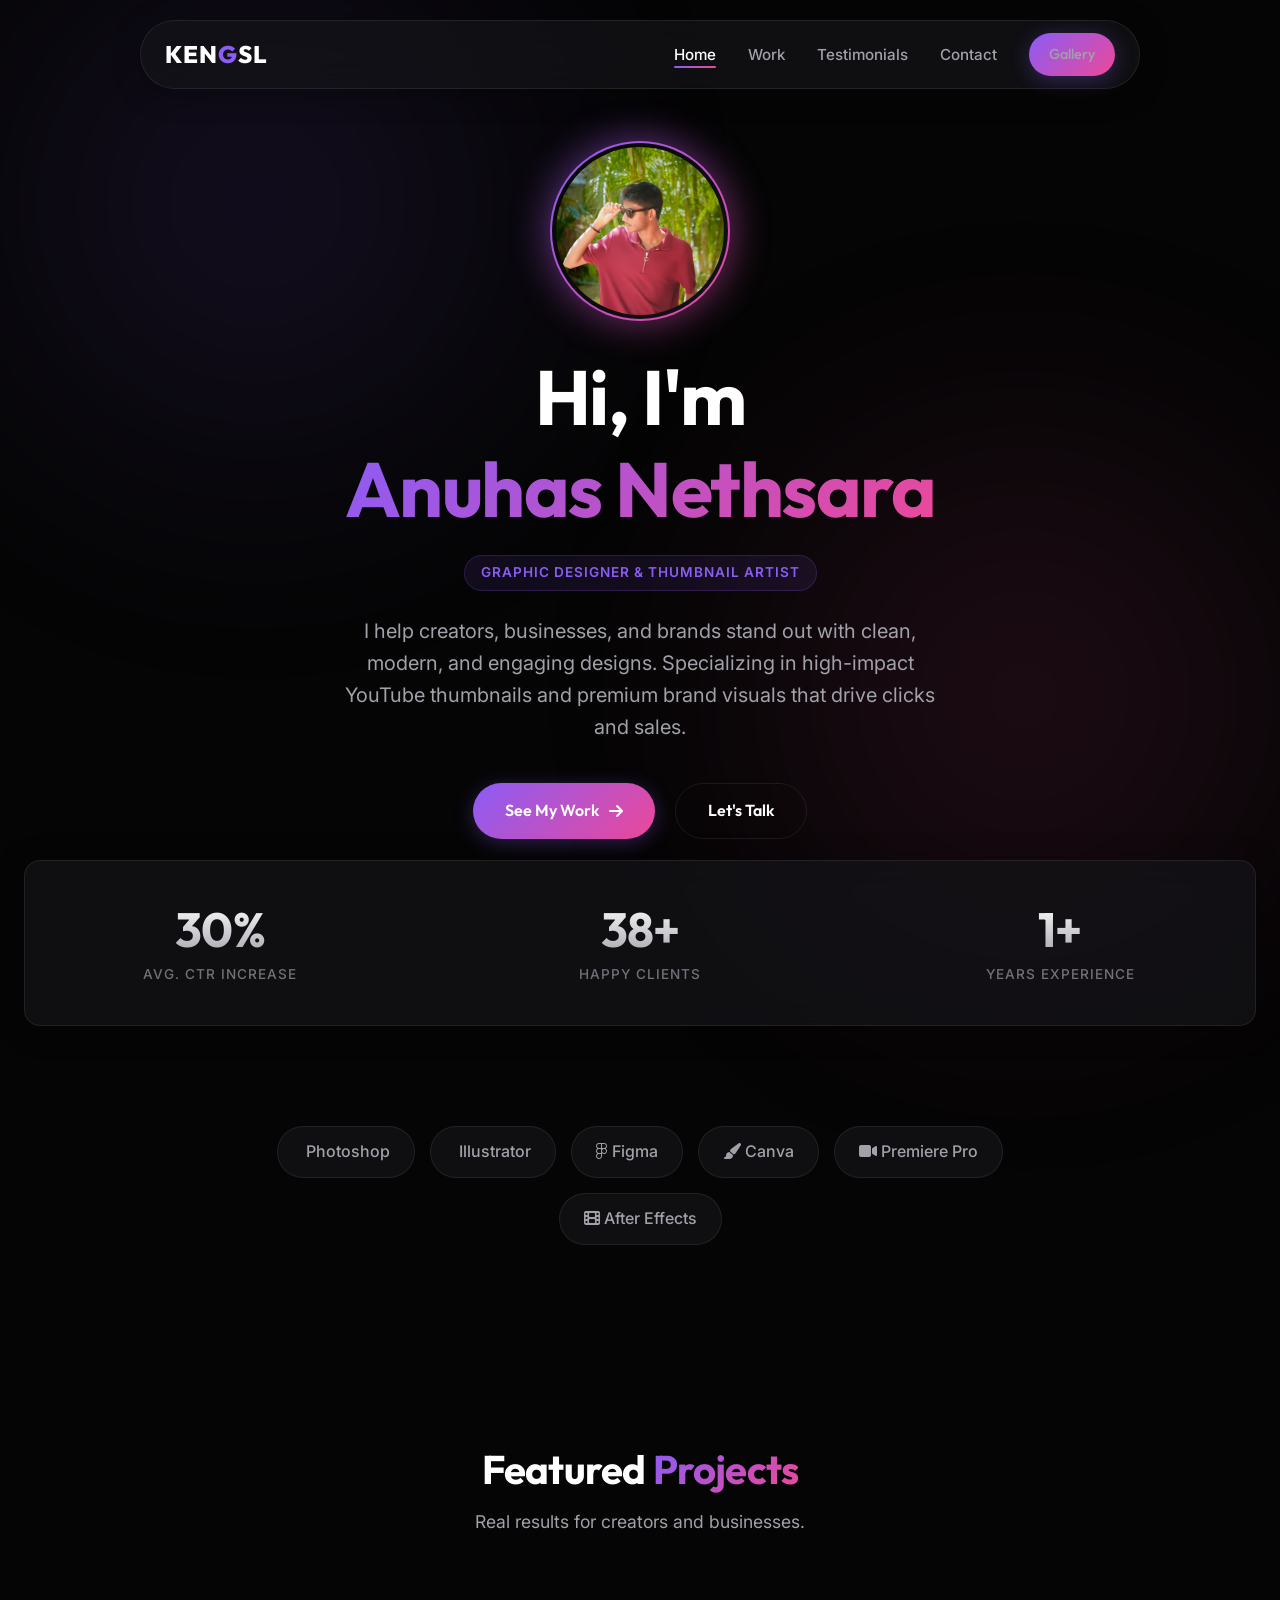
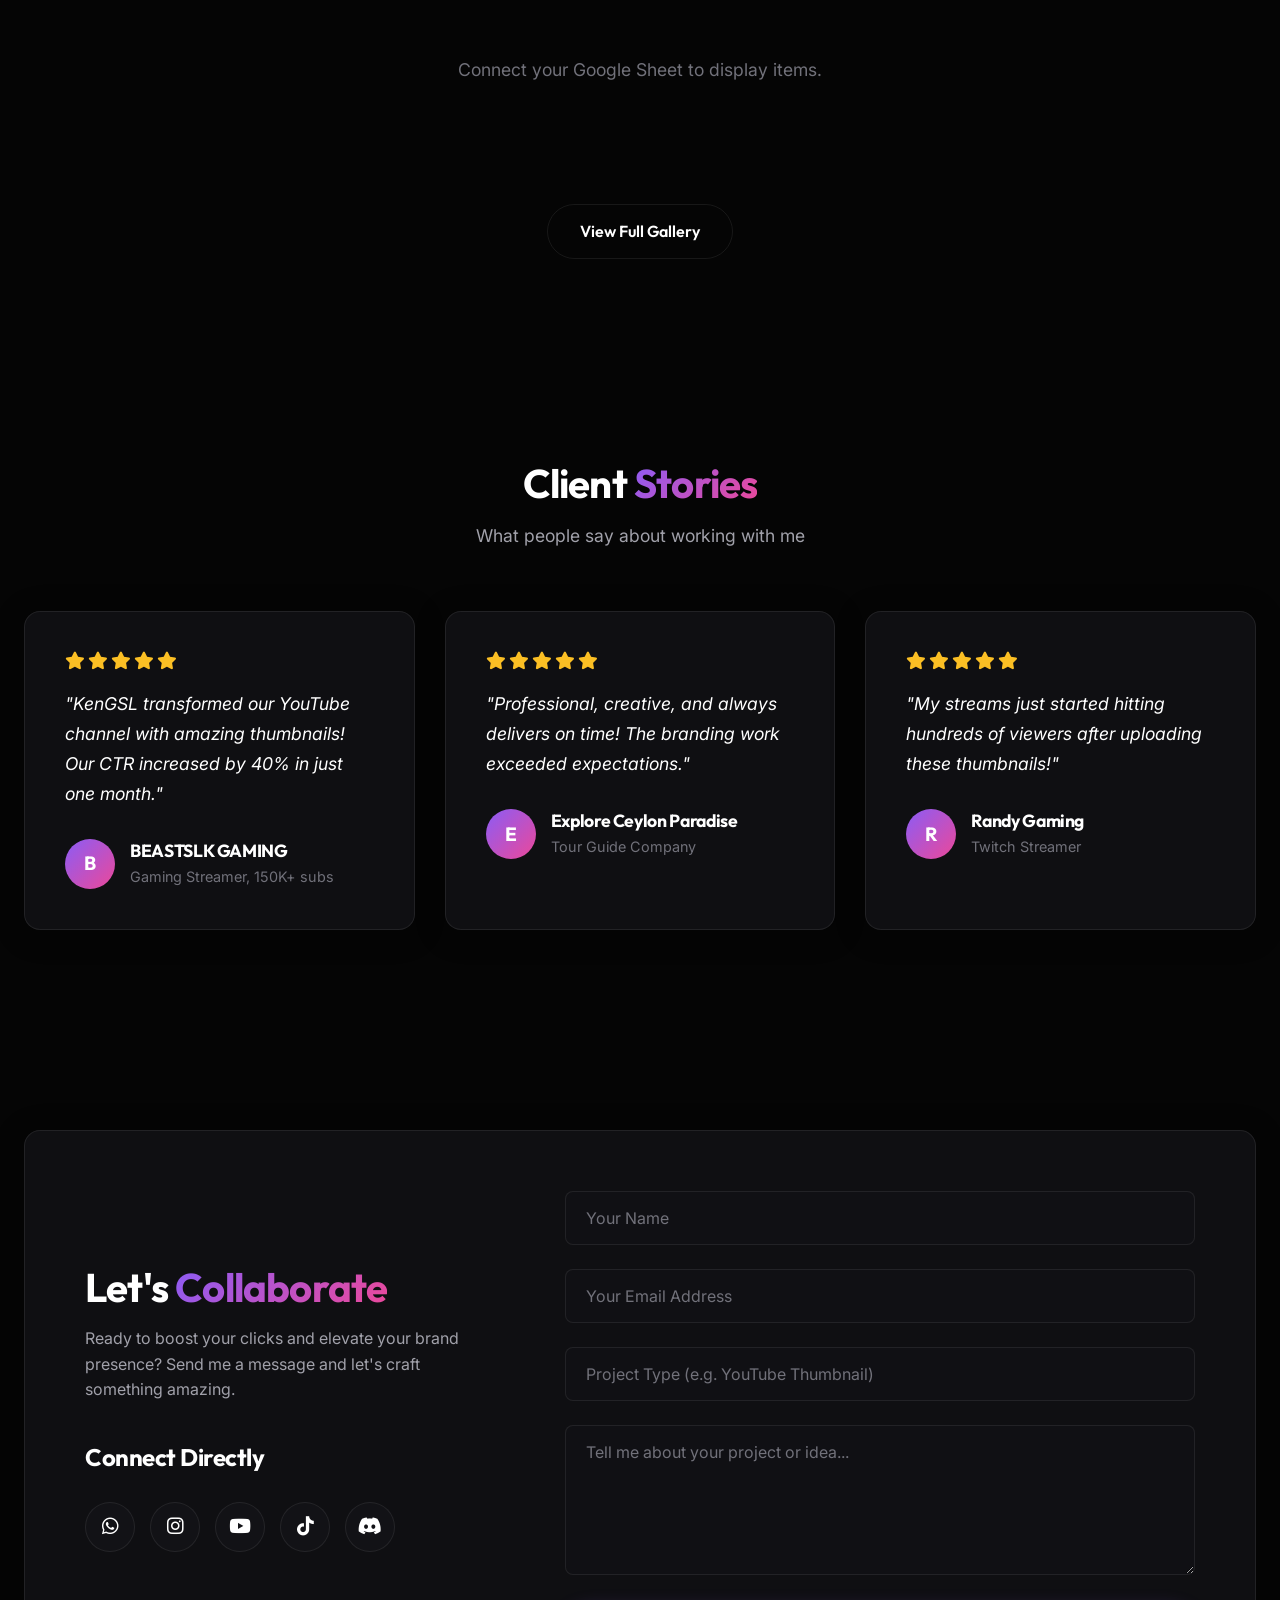
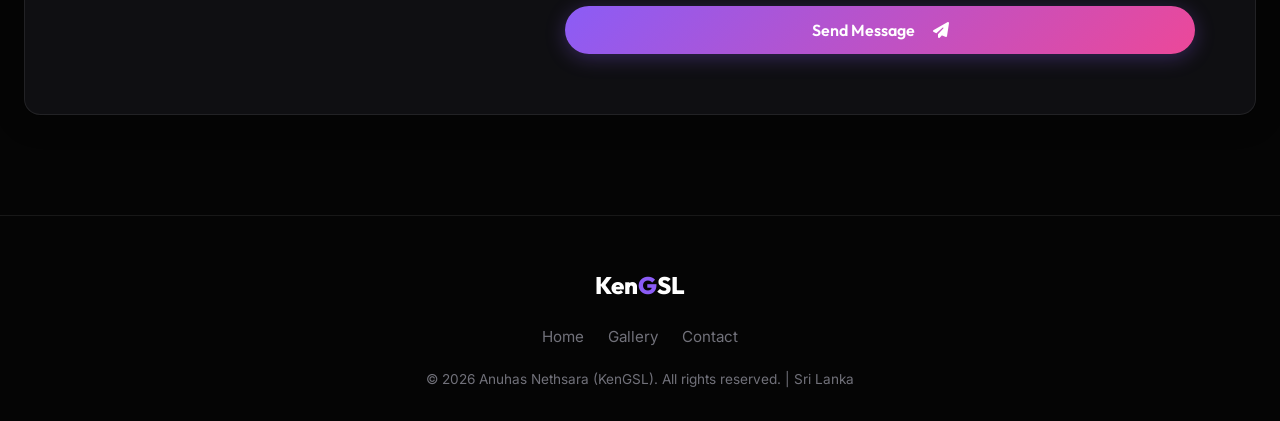
==== index.html @ e8c45af5 "Initial commit: Portfolio website files" ====
<!DOCTYPE html>
<html lang="en">
<head>
    <meta charset="UTF-8">
    <meta name="viewport" content="width=device-width, initial-scale=1.0">
    <title>Anuhas Nethsara | Premium Graphic Designer</title>
    <meta name="description" content="Anuhas Nethsara is a Sri Lankan graphic designer with 2+ years of experience creating high-impact YouTube thumbnails, branding content, and social visuals.">
    <!-- FontAwesome for icons -->
    <link rel="stylesheet" href="https://cdnjs.cloudflare.com/ajax/libs/font-awesome/6.4.0/css/all.min.css">
    <!-- Custom CSS -->
    <link rel="stylesheet" href="style.css">
</head>
<body>

    <!-- Navigation -->
    <header>
        <div class="nav-inner glass-panel">
            <a href="index.html" class="nav-brand">Ken<span>G</span>SL</a>
            <ul class="nav-links" id="navLinks">
                <li><a href="#home" class="active">Home</a></li>
                <li><a href="#work">Work</a></li>
                <li><a href="#testimonials">Testimonials</a></li>
                <li><a href="#contact">Contact</a></li>
                <li><a href="portfolio.html" class="btn btn-primary" style="padding: 10px 20px; font-size: 0.9rem;">Gallery</a></li>
            </ul>
            <button class="mobile-menu-btn" onclick="toggleMenu()" aria-label="Toggle navigation menu">
                <i class="fas fa-bars"></i>
            </button>
        </div>
    </header>

    <!-- Hero Section -->
    <section class="hero" id="home">
        <div class="container hero-content">
            <div class="profile-avatar-wrap animate-on-scroll">
                <div class="profile-glow"></div>
                <img src="./Anuhas%20Nethsara%20_%20Graphic%20Designer%20%26%20Thumbnail%20Artist_files/Whats-App-Image-2025-12-12-at-11-28-33-e11a7350.jpg" 
                     onerror="this.src='https://ui-avatars.com/api/?name=Anuhas+Nethsara&background=8b5cf6&color=fff&size=256'" 
                     alt="Anuhas Nethsara" class="profile-avatar" loading="lazy">
            </div>
            
            <h1 class="hero-title animate-on-scroll delay-1">Hi, I'm <span class="text-gradient">Anuhas Nethsara</span></h1>
            <div class="hero-subtitle animate-on-scroll delay-1">Graphic Designer & Thumbnail Artist</div>
            
            <p class="hero-desc animate-on-scroll delay-2">
                I help creators, businesses, and brands stand out with clean, modern, and engaging designs. Specializing in high-impact YouTube thumbnails and premium brand visuals that drive clicks and sales.
            </p>
            
            <div class="hero-actions animate-on-scroll delay-3">
                <a href="#work" class="btn btn-primary">See My Work <i class="fas fa-arrow-right"></i></a>
                <a href="#contact" class="btn btn-secondary">Let's Talk</a>
            </div>
        </div>
    </section>

    <!-- Stats Banner -->
    <div class="container">
        <div class="glass-panel stats-banner animate-on-scroll">
            <div class="stats-grid">
                <div class="stat-item">
                    <h3>40%</h3>
                    <p>Avg. CTR Increase</p>
                </div>
                <div class="stat-item">
                    <h3>50+</h3>
                    <p>Happy Clients</p>
                </div>
                <div class="stat-item">
                    <h3>2+</h3>
                    <p>Years Experience</p>
                </div>
            </div>
        </div>
    </div>

    <!-- Skills Section -->
    <section class="section">
        <div class="container">
            <div class="skills-container animate-on-scroll">
                <span class="skill-tag"><i class="fab fa-adobe"></i> Photoshop</span>
                <span class="skill-tag"><i class="fab fa-adobe"></i> Illustrator</span>
                <span class="skill-tag"><i class="fab fa-figma"></i> Figma</span>
                <span class="skill-tag"><i class="fas fa-paint-brush"></i> Canva</span>
                <span class="skill-tag"><i class="fas fa-video"></i> Premiere Pro</span>
                <span class="skill-tag"><i class="fas fa-film"></i> After Effects</span>
            </div>
        </div>
    </section>

    <!-- Featured Work -->
    <section class="section" id="work">
        <div class="container">
            <div class="section-header animate-on-scroll">
                <h2 class="section-title">Featured <span class="text-gradient">Projects</span></h2>
                <p class="section-subtitle">Real results for creators and businesses.</p>
            </div>
            
            <div class="portfolio-grid" id="featuredGrid">
                <!-- Data populated by script.js -->
            </div>
            
            <div style="text-align: center; margin-top: 60px;" class="animate-on-scroll delay-2">
                <a href="portfolio.html" class="btn btn-secondary">View Full Gallery</a>
            </div>
        </div>
    </section>

    <!-- Testimonials -->
    <section class="section" id="testimonials">
        <div class="container">
            <div class="section-header animate-on-scroll">
                <h2 class="section-title">Client <span class="text-gradient">Stories</span></h2>
                <p class="section-subtitle">What people say about working with me</p>
            </div>
            
            <div class="testimonials-grid">
                <div class="glass-panel testi-card animate-on-scroll delay-1">
                    <div class="testi-stars"><i class="fas fa-star"></i><i class="fas fa-star"></i><i class="fas fa-star"></i><i class="fas fa-star"></i><i class="fas fa-star"></i></div>
                    <p class="testi-quote">"KenGSL transformed our YouTube channel with amazing thumbnails! Our CTR increased by 40% in just one month."</p>
                    <div class="testi-author">
                        <div class="author-avatar">B</div>
                        <div class="author-info">
                            <h4>BEASTSLK GAMING</h4>
                            <p>Gaming Streamer, 150K+ subs</p>
                        </div>
                    </div>
                </div>

                <div class="glass-panel testi-card animate-on-scroll delay-2">
                    <div class="testi-stars"><i class="fas fa-star"></i><i class="fas fa-star"></i><i class="fas fa-star"></i><i class="fas fa-star"></i><i class="fas fa-star"></i></div>
                    <p class="testi-quote">"Professional, creative, and always delivers on time! The branding work exceeded expectations."</p>
                    <div class="testi-author">
                        <div class="author-avatar">E</div>
                        <div class="author-info">
                            <h4>Explore Ceylon Paradise</h4>
                            <p>Tour Guide Company</p>
                        </div>
                    </div>
                </div>

                <div class="glass-panel testi-card animate-on-scroll delay-3">
                    <div class="testi-stars"><i class="fas fa-star"></i><i class="fas fa-star"></i><i class="fas fa-star"></i><i class="fas fa-star"></i><i class="fas fa-star"></i></div>
                    <p class="testi-quote">"My streams just started hitting hundreds of viewers after uploading these thumbnails!"</p>
                    <div class="testi-author">
                        <div class="author-avatar">R</div>
                        <div class="author-info">
                            <h4>Randy Gaming</h4>
                            <p>Twitch Streamer</p>
                        </div>
                    </div>
                </div>
            </div>
        </div>
    </section>

    <!-- Contact & Footer -->
    <section class="section" id="contact" style="padding-bottom: 0;">
        <div class="container">
            <div class="glass-panel" style="padding: 60px;">
                <div class="contact-grid">
                    <div class="contact-info animate-on-scroll">
                        <h2 class="section-title">Let's <span class="text-gradient">Collaborate</span></h2>
                        <p style="margin-bottom: 40px; color: var(--text-secondary); max-width: 400px;">Ready to boost your clicks and elevate your brand presence? Send me a message and let's craft something amazing.</p>
                        
                        <div class="contact-item">
                            <h3>Connect Directly</h3>
                            <div class="social-links">
                                <a href="https://wa.me/94788246118" class="social-btn" target="_blank" rel="noopener noreferrer" title="WhatsApp"><i class="fab fa-whatsapp"></i></a>
                                <a href="https://www.instagram.com/_heartless.deneth" class="social-btn" target="_blank" rel="noopener noreferrer" title="Instagram"><i class="fab fa-instagram"></i></a>
                                <a href="https://www.youtube.com/@Sl_KenG" class="social-btn" target="_blank" rel="noopener noreferrer" title="YouTube"><i class="fab fa-youtube"></i></a>
                                <a href="https://www.tiktok.com/@not_ur_anuhas" class="social-btn" target="_blank" rel="noopener noreferrer" title="TikTok"><i class="fab fa-tiktok"></i></a>
                                <a href="https://discord.gg/w6UNr4MK4h" class="social-btn" target="_blank" rel="noopener noreferrer" title="Discord"><i class="fab fa-discord"></i></a>
                            </div>
                        </div>
                    </div>
                    
                    <div class="contact-form animate-on-scroll delay-2">
                        <!-- Netlify Free Forms built in support using data-netlify -->
                        <form name="contact" method="POST" data-netlify="true">
                            <div class="form-group">
                                <input type="text" name="name" class="form-input" placeholder="Your Name" required>
                            </div>
                            <div class="form-group">
                                <input type="email" name="email" class="form-input" placeholder="Your Email Address" required>
                            </div>
                            <div class="form-group">
                                <input type="text" name="project" class="form-input" placeholder="Project Type (e.g. YouTube Thumbnail)">
                            </div>
                            <div class="form-group">
                                <textarea name="message" class="form-input" placeholder="Tell me about your project or idea..." required></textarea>
                            </div>
                            <button type="submit" class="btn btn-primary" style="width: 100%;">
                                Send Message <i class="fas fa-paper-plane" style="margin-left:8px;"></i>
                            </button>
                        </form>
                    </div>
                </div>
            </div>
        </div>
    </section>

    <footer>
        <div class="container">
            <div class="footer-brand">Ken<span style="color:var(--accent-1)">G</span>SL</div>
            <div class="footer-links">
                <a href="index.html">Home</a>
                <a href="portfolio.html">Gallery</a>
                <a href="#contact">Contact</a>
            </div>
            <p class="footer-copy">© 2026 Anuhas Nethsara (KenGSL). All rights reserved. | Sri Lanka</p>
        </div>
    </footer>

    <!-- Lightbox Modal -->
    <div class="modal-backdrop" id="lightboxModal">
        <button class="modal-close" aria-label="Close lightbox"><i class="fas fa-times"></i></button>
        <img src="" alt="Enlarged Portfolio View" class="modal-content" id="modalImage">
    </div>

    <!-- Scroll to Top -->
    <button class="scroll-top-btn" id="scrollTopBtn" aria-label="Scroll to top">
        <i class="fas fa-arrow-up"></i>
    </button>

    <!-- Scripts -->
    <script src="script.js"></script>
</body>
</html>
---- style.css ----
@import url('https://fonts.googleapis.com/css2?family=Inter:wght@300;400;500;600&family=Outfit:wght@400;600;700;800&display=swap');

:root {
    --bg-main: #050505;
    --bg-surface: rgba(20, 20, 25, 0.7);
    --bg-surface-solid: #141419;
    --bg-surface-hover: rgba(30, 30, 38, 0.8);
    
    --text-primary: #ffffff;
    --text-secondary: #a1a1aa;
    --text-muted: #71717a;
    
    --accent-1: #8b5cf6; /* Vibrant purple */
    --accent-2: #ec4899; /* Neon pink */
    --accent-glow: rgba(139, 92, 246, 0.5);
    
    --border-color: rgba(255, 255, 255, 0.08);
    --border-hover: rgba(255, 255, 255, 0.15);
    
    --border-radius-lg: 24px;
    --border-radius-md: 16px;
    --border-radius-sm: 8px;
    
    --transition-fast: 0.2s ease;
    --transition-smooth: 0.4s cubic-bezier(0.16, 1, 0.3, 1);
}

* {
    margin: 0;
    padding: 0;
    box-sizing: border-box;
}

html {
    scroll-behavior: smooth;
    scroll-padding-top: 100px;
}

body {
    font-family: 'Inter', sans-serif;
    background-color: var(--bg-main);
    color: var(--text-primary);
    line-height: 1.6;
    overflow-x: hidden;
    position: relative;
}

/* Page Entrance Animation */
body.page-loaded {
    animation: pageEntrance 0.6s ease-out;
}

@keyframes pageEntrance {
    from { opacity: 0; }
    to { opacity: 1; }
}

/* Dynamic Animated Background Glows */
body::before, body::after {
    content: '';
    position: fixed;
    width: 60vw;
    height: 60vw;
    border-radius: 50%;
    filter: blur(120px);
    z-index: -1;
    opacity: 0.15;
    pointer-events: none;
    animation: pulseGlow 15s infinite alternate;
}

body::before {
    top: -20%;
    left: -10%;
    background: radial-gradient(circle, var(--accent-1) 0%, transparent 70%);
}

body::after {
    bottom: -20%;
    right: -10%;
    background: radial-gradient(circle, var(--accent-2) 0%, transparent 70%);
    animation-delay: -5s;
}

@keyframes pulseGlow {
    0% { transform: scale(1) translate(0, 0); opacity: 0.1; }
    50% { transform: scale(1.1) translate(5%, 5%); opacity: 0.2; }
    100% { transform: scale(0.9) translate(-5%, -5%); opacity: 0.15; }
}

h1, h2, h3, h4, h5, h6 {
    font-family: 'Outfit', sans-serif;
    font-weight: 700;
    letter-spacing: -0.02em;
    line-height: 1.2;
}

a {
    color: inherit;
    text-decoration: none;
}

.container {
    max-width: 1280px;
    margin: 0 auto;
    padding: 0 24px;
    width: 100%;
}

/* UI Utilities */
.glass-panel {
    background: var(--bg-surface);
    backdrop-filter: blur(16px);
    -webkit-backdrop-filter: blur(16px);
    border: 1px solid var(--border-color);
    border-radius: var(--border-radius-md);
    box-shadow: 0 4px 30px rgba(0, 0, 0, 0.3);
}

.text-gradient {
    background: linear-gradient(135deg, var(--accent-1), var(--accent-2));
    -webkit-background-clip: text;
    -webkit-text-fill-color: transparent;
    background-clip: text;
    display: inline-block;
}

.btn {
    display: inline-flex;
    align-items: center;
    justify-content: center;
    gap: 10px;
    padding: 14px 32px;
    border-radius: 50px;
    font-weight: 600;
    font-size: 1rem;
    transition: var(--transition-smooth);
    cursor: pointer;
    border: none;
    font-family: 'Outfit', sans-serif;
    position: relative;
    overflow: hidden;
}

/* Button Ripple Effect */
.btn .ripple {
    position: absolute;
    border-radius: 50%;
    background: rgba(255, 255, 255, 0.3);
    transform: scale(0);
    animation: rippleEffect 0.6s ease-out;
    pointer-events: none;
}

@keyframes rippleEffect {
    to { transform: scale(4); opacity: 0; }
}

.btn-primary {
    background: linear-gradient(135deg, var(--accent-1), var(--accent-2));
    color: white;
    box-shadow: 0 4px 20px rgba(139, 92, 246, 0.3);
    z-index: 1;
}

.btn-primary::before {
    content: '';
    position: absolute;
    top: 0; left: 0; width: 100%; height: 100%;
    background: linear-gradient(135deg, var(--accent-2), var(--accent-1));
    z-index: -1;
    transition: var(--transition-smooth);
    opacity: 0;
}

.btn-primary:hover {
    transform: translateY(-3px);
    box-shadow: 0 8px 30px rgba(236, 72, 153, 0.4);
}

.btn-primary:hover::before {
    opacity: 1;
}

.btn-secondary {
    background: transparent;
    color: var(--text-primary);
    border: 1px solid var(--border-color);
}

.btn-secondary:hover {
    border-color: var(--accent-1);
    background: rgba(139, 92, 246, 0.1);
    transform: translateY(-3px);
}

/* ===== FIXED Animation System ===== */
/* Elements start invisible. Observer adds .is-visible to trigger animation. */
.animate-on-scroll {
    opacity: 0;
    transform: translateY(30px);
    transition: opacity 0.8s cubic-bezier(0.16, 1, 0.3, 1),
                transform 0.8s cubic-bezier(0.16, 1, 0.3, 1);
}

.animate-on-scroll.is-visible {
    opacity: 1;
    transform: translateY(0);
}

.animate-on-scroll.delay-1 { transition-delay: 0.1s; }
.animate-on-scroll.delay-2 { transition-delay: 0.2s; }
.animate-on-scroll.delay-3 { transition-delay: 0.3s; }
.animate-on-scroll.delay-4 { transition-delay: 0.4s; }

/* Legacy fade-in-up for inline use (admin page etc.) */
.fade-in-up {
    animation: fadeInUp 0.8s cubic-bezier(0.16, 1, 0.3, 1) forwards;
    opacity: 0;
    transform: translateY(30px);
}

@keyframes fadeInUp {
    to {
        opacity: 1;
        transform: translateY(0);
    }
}

/* Navigation - Floating Navbar */
header {
    position: fixed;
    top: 20px;
    left: 0;
    right: 0;
    z-index: 1000;
    display: flex;
    justify-content: center;
    padding: 0 20px;
}

.nav-inner {
    display: flex;
    justify-content: space-between;
    align-items: center;
    width: 100%;
    max-width: 1000px;
    padding: 12px 24px;
    border-radius: 50px;
    transition: background 0.3s ease, box-shadow 0.3s ease;
}

.nav-inner.scrolled {
    background: rgba(20, 20, 25, 0.95);
    box-shadow: 0 8px 32px rgba(0, 0, 0, 0.5);
}

.nav-brand {
    font-family: 'Outfit', sans-serif;
    font-size: 1.5rem;
    font-weight: 800;
    color: var(--text-primary);
    text-transform: uppercase;
    letter-spacing: 1px;
}

.nav-brand span {
    color: var(--accent-1);
}

.nav-links {
    display: flex;
    gap: 32px;
    list-style: none;
    align-items: center;
}

/* Nav Link Underline Animation */
.nav-links a {
    color: var(--text-secondary);
    font-weight: 500;
    font-size: 0.95rem;
    transition: var(--transition-fast);
    position: relative;
    padding-bottom: 4px;
}

.nav-links a::after {
    content: '';
    position: absolute;
    bottom: 0;
    left: 0;
    width: 0;
    height: 2px;
    background: linear-gradient(135deg, var(--accent-1), var(--accent-2));
    border-radius: 2px;
    transition: width 0.3s ease;
}

.nav-links a:hover::after,
.nav-links a.active::after {
    width: 100%;
}

.nav-links a:hover, .nav-links a.active {
    color: var(--text-primary);
}

/* Don't show underline on button-style links */
.nav-links a.btn::after {
    display: none;
}

.mobile-menu-btn {
    display: none;
    background: none;
    border: none;
    color: var(--text-primary);
    font-size: 1.5rem;
    cursor: pointer;
    transition: transform 0.2s ease;
}

.mobile-menu-btn:active {
    transform: scale(0.9);
}

/* Hero Section */
.hero {
    min-height: 100vh;
    display: flex;
    align-items: center;
    justify-content: center;
    padding-top: 80px;
    text-align: center;
    position: relative;
}

.hero-content {
    max-width: 800px;
    z-index: 10;
}

.profile-avatar-wrap {
    position: relative;
    width: 180px;
    height: 180px;
    margin: 0 auto 30px;
}

.profile-avatar {
    width: 100%;
    height: 100%;
    border-radius: 50%;
    object-fit: cover;
    border: 2px solid transparent;
    padding: 4px;
    background: linear-gradient(135deg, var(--bg-main), var(--bg-surface-solid)) padding-box,
                linear-gradient(135deg, var(--accent-1), var(--accent-2)) border-box;
    position: relative;
    z-index: 2;
}

.profile-glow {
    position: absolute;
    top: 0; left: 0; right: 0; bottom: 0;
    background: linear-gradient(135deg, var(--accent-1), var(--accent-2));
    border-radius: 50%;
    filter: blur(20px);
    opacity: 0.6;
    z-index: 1;
    animation: slowSpin 10s linear infinite;
}

@keyframes slowSpin {
    from { transform: rotate(0deg); }
    to { transform: rotate(360deg); }
}

.hero-subtitle {
    display: inline-block;
    padding: 6px 16px;
    background: rgba(139, 92, 246, 0.1);
    border: 1px solid rgba(139, 92, 246, 0.2);
    border-radius: 50px;
    color: var(--accent-1);
    font-weight: 600;
    font-size: 0.85rem;
    text-transform: uppercase;
    letter-spacing: 1px;
    margin-bottom: 24px;
}

.hero-title {
    font-size: clamp(3rem, 6vw, 5rem);
    margin-bottom: 20px;
}

.hero-desc {
    font-size: clamp(1.1rem, 2vw, 1.25rem);
    color: var(--text-secondary);
    margin-bottom: 40px;
    max-width: 600px;
    margin-inline: auto;
}

.hero-actions {
    display: flex;
    justify-content: center;
    gap: 20px;
    flex-wrap: wrap;
}

/* Stats Banner */
.stats-banner {
    padding: 40px 0;
    margin-top: -40px;
    position: relative;
    z-index: 20;
}

.stats-grid {
    display: grid;
    grid-template-columns: repeat(3, 1fr);
    gap: 30px;
    text-align: center;
}

.stat-item h3 {
    font-size: 3rem;
    background: linear-gradient(to bottom, #fff, #a1a1aa);
    -webkit-background-clip: text;
    -webkit-text-fill-color: transparent;
    margin-bottom: 5px;
}

.stat-item p {
    color: var(--text-muted);
    font-weight: 500;
    text-transform: uppercase;
    letter-spacing: 1px;
    font-size: 0.85rem;
}

/* Sections Global */
.section {
    padding: 100px 0;
}

.section-header {
    text-align: center;
    margin-bottom: 60px;
}

.section-title {
    font-size: 2.5rem;
    margin-bottom: 15px;
}

.section-subtitle {
    color: var(--text-secondary);
    font-size: 1.1rem;
}

/* Skills/Tech Stack */
.skills-container {
    display: flex;
    flex-wrap: wrap;
    justify-content: center;
    gap: 15px;
    max-width: 800px;
    margin: 0 auto;
}

.skill-tag {
    padding: 12px 24px;
    background: var(--bg-surface);
    border: 1px solid var(--border-color);
    border-radius: 50px;
    font-weight: 500;
    color: var(--text-secondary);
    transition: var(--transition-smooth);
    cursor: default;
}

.skill-tag i {
    transition: color 0.3s ease;
}

.skill-tag:hover {
    border-color: var(--accent-1);
    color: white;
    background: rgba(139, 92, 246, 0.1);
    transform: translateY(-4px);
    box-shadow: 0 8px 25px rgba(139, 92, 246, 0.15);
}

.skill-tag:hover i {
    color: var(--accent-1);
}

/* Portfolio Grid */
.portfolio-grid {
    display: grid;
    grid-template-columns: repeat(auto-fill, minmax(350px, 1fr));
    gap: 30px;
}

.portfolio-card {
    position: relative;
    border-radius: var(--border-radius-lg);
    overflow: hidden;
    background: var(--bg-surface-solid);
    border: 1px solid var(--border-color);
    transition: var(--transition-smooth);
    cursor: pointer;
}

.portfolio-card:hover {
    border-color: var(--accent-1);
    transform: translateY(-8px);
    box-shadow: 0 20px 40px rgba(0,0,0,0.4), 0 0 30px rgba(139, 92, 246, 0.1);
}

.portfolio-img-wrap {
    width: 100%;
    aspect-ratio: 16/10;
    overflow: hidden;
    position: relative;
}

.portfolio-img {
    width: 100%;
    height: 100%;
    object-fit: cover;
    transition: transform 0.6s cubic-bezier(0.16, 1, 0.3, 1);
}

.portfolio-card:hover .portfolio-img {
    transform: scale(1.08);
}

.portfolio-overlay {
    position: absolute;
    inset: 0;
    background: linear-gradient(to top, rgba(5,5,5,0.9), transparent);
    opacity: 0;
    transition: var(--transition-smooth);
    display: flex;
    flex-direction: column;
    justify-content: flex-end;
    padding: 30px;
}

.portfolio-card:hover .portfolio-overlay {
    opacity: 1;
}

.p-category {
    color: var(--accent-1);
    font-weight: 600;
    font-size: 0.85rem;
    text-transform: uppercase;
    letter-spacing: 1px;
    margin-bottom: 8px;
    transform: translateY(20px);
    opacity: 0;
    transition: var(--transition-smooth);
}

.p-title {
    font-size: 1.5rem;
    color: white;
    transform: translateY(20px);
    opacity: 0;
    transition: var(--transition-smooth);
    transition-delay: 0.05s;
    margin-bottom: 8px;
}

.p-desc {
    color: var(--text-secondary);
    font-size: 0.95rem;
    transform: translateY(20px);
    opacity: 0;
    transition: var(--transition-smooth);
    transition-delay: 0.1s;
}

.portfolio-card:hover .p-category,
.portfolio-card:hover .p-title,
.portfolio-card:hover .p-desc {
    transform: translateY(0);
    opacity: 1;
}

/* Loading Skeleton */
.skeleton-card {
    border-radius: var(--border-radius-lg);
    overflow: hidden;
    background: var(--bg-surface-solid);
    border: 1px solid var(--border-color);
}

.skeleton-img {
    width: 100%;
    aspect-ratio: 16/10;
    background: linear-gradient(90deg, var(--bg-surface-solid) 25%, var(--bg-surface-hover) 50%, var(--bg-surface-solid) 75%);
    background-size: 200% 100%;
    animation: shimmer 1.5s infinite;
}

.skeleton-text {
    padding: 20px;
}

.skeleton-line {
    height: 14px;
    border-radius: 7px;
    background: linear-gradient(90deg, var(--bg-surface-solid) 25%, var(--bg-surface-hover) 50%, var(--bg-surface-solid) 75%);
    background-size: 200% 100%;
    animation: shimmer 1.5s infinite;
    margin-bottom: 10px;
}

.skeleton-line:last-child {
    width: 60%;
    margin-bottom: 0;
}

@keyframes shimmer {
    0% { background-position: 200% 0; }
    100% { background-position: -200% 0; }
}

/* Testimonials */
.testimonials-grid {
    display: grid;
    grid-template-columns: repeat(auto-fit, minmax(320px, 1fr));
    gap: 30px;
}

.testi-card {
    padding: 40px;
    transition: var(--transition-smooth);
}

.testi-card:hover {
    transform: translateY(-4px);
    border-color: var(--border-hover);
    box-shadow: 0 12px 30px rgba(0, 0, 0, 0.3);
}

.testi-stars {
    color: #fbbf24;
    margin-bottom: 20px;
    font-size: 1.1rem;
    display: flex;
    gap: 3px;
}

.testi-quote {
    font-size: 1.1rem;
    line-height: 1.7;
    margin-bottom: 30px;
    font-style: italic;
    color: var(--text-primary);
}

.testi-author {
    display: flex;
    align-items: center;
    gap: 15px;
}

.author-avatar {
    width: 50px;
    height: 50px;
    border-radius: 50%;
    background: linear-gradient(135deg, var(--accent-1), var(--accent-2));
    display: flex;
    align-items: center;
    justify-content: center;
    font-weight: 700;
    font-size: 1.2rem;
    font-family: 'Outfit', sans-serif;
    flex-shrink: 0;
}

.author-info h4 {
    font-size: 1.1rem;
    margin-bottom: 4px;
}

.author-info p {
    color: var(--text-muted);
    font-size: 0.9rem;
}

/* Contact Section */
.contact-grid {
    display: grid;
    grid-template-columns: 1fr 1.5fr;
    gap: 60px;
    align-items: center;
}

.contact-info .contact-item {
    margin-bottom: 30px;
}

.contact-item h3 {
    font-size: 1.5rem;
    margin-bottom: 10px;
}

.contact-item p {
    color: var(--text-secondary);
}

.social-links {
    display: flex;
    gap: 15px;
    margin-top: 30px;
    flex-wrap: wrap;
}

.social-btn {
    width: 50px;
    height: 50px;
    border-radius: 50%;
    display: flex;
    align-items: center;
    justify-content: center;
    background: var(--bg-surface);
    border: 1px solid var(--border-color);
    font-size: 1.2rem;
    transition: var(--transition-smooth);
}

.social-btn:hover {
    background: var(--text-primary);
    color: var(--bg-main);
    transform: translateY(-5px);
    box-shadow: 0 8px 20px rgba(255, 255, 255, 0.1);
}

/* Form Styles */
.form-group {
    margin-bottom: 24px;
    position: relative;
}

.form-input {
    width: 100%;
    padding: 16px 20px;
    background: rgba(20,20,25,0.4);
    border: 1px solid var(--border-color);
    border-radius: var(--border-radius-sm);
    color: var(--text-primary);
    font-family: 'Inter', sans-serif;
    font-size: 1rem;
    transition: var(--transition-smooth);
}

.form-input:focus {
    outline: none;
    border-color: var(--accent-1);
    background: rgba(20,20,25,0.8);
    box-shadow: 0 0 0 4px rgba(139, 92, 246, 0.1);
}

.form-input::placeholder {
    color: var(--text-muted);
    transition: opacity 0.3s ease;
}

.form-input:focus::placeholder {
    opacity: 0.5;
}

textarea.form-input {
    min-height: 150px;
    resize: vertical;
}

/* Footer */
footer {
    padding: 50px 0 30px;
    border-top: 1px solid var(--border-color);
    text-align: center;
    margin-top: 100px;
}

.footer-brand {
    font-family: 'Outfit', sans-serif;
    font-size: 1.5rem;
    font-weight: 800;
    margin-bottom: 20px;
}

.footer-links {
    display: flex;
    justify-content: center;
    gap: 24px;
    margin-bottom: 20px;
}

.footer-links a {
    color: var(--text-muted);
    transition: var(--transition-fast);
    font-size: 0.95rem;
}

.footer-links a:hover {
    color: var(--accent-1);
}

.footer-copy {
    color: var(--text-muted);
    font-size: 0.85rem;
}

/* Scroll to Top Button */
.scroll-top-btn {
    position: fixed;
    bottom: 30px;
    right: 30px;
    width: 50px;
    height: 50px;
    border-radius: 50%;
    background: linear-gradient(135deg, var(--accent-1), var(--accent-2));
    color: white;
    border: none;
    font-size: 1.2rem;
    cursor: pointer;
    z-index: 999;
    display: flex;
    align-items: center;
    justify-content: center;
    opacity: 0;
    transform: translateY(20px);
    pointer-events: none;
    transition: var(--transition-smooth);
    box-shadow: 0 4px 20px rgba(139, 92, 246, 0.3);
}

.scroll-top-btn.visible {
    opacity: 1;
    transform: translateY(0);
    pointer-events: all;
}

.scroll-top-btn:hover {
    transform: translateY(-3px);
    box-shadow: 0 8px 30px rgba(139, 92, 246, 0.5);
}

/* Modal/Lightbox */
.modal-backdrop {
    position: fixed;
    inset: 0;
    background: rgba(0,0,0,0.9);
    backdrop-filter: blur(5px);
    z-index: 2000;
    display: flex;
    align-items: center;
    justify-content: center;
    opacity: 0;
    pointer-events: none;
    transition: var(--transition-fast);
}

.modal-backdrop.active {
    opacity: 1;
    pointer-events: all;
}

.modal-content {
    max-width: 90vw;
    max-height: 90vh;
    border-radius: var(--border-radius-md);
    transform: scale(0.95);
    transition: var(--transition-smooth);
}

.modal-backdrop.active .modal-content {
    transform: scale(1);
}

.modal-close {
    position: absolute;
    top: 30px;
    right: 30px;
    background: rgba(255,255,255,0.1);
    border: none;
    color: white;
    width: 50px;
    height: 50px;
    border-radius: 50%;
    font-size: 1.5rem;
    cursor: pointer;
    transition: var(--transition-fast);
}

.modal-close:hover {
    background: var(--accent-1);
}

/* Empty / Loading States */
.loading {
    text-align: center;
    padding: 60px 20px;
    color: var(--text-muted);
    font-size: 1.1rem;
    grid-column: 1 / -1;
}

/* Responsive */
@media (max-width: 992px) {
    .contact-grid {
        grid-template-columns: 1fr;
    }
}

@media (max-width: 768px) {
    .nav-links {
        position: fixed;
        top: 80px;
        left: 20px;
        right: 20px;
        background: var(--bg-surface-solid);
        border: 1px solid var(--border-color);
        border-radius: var(--border-radius-md);
        flex-direction: column;
        padding: 30px;
        text-align: center;
        opacity: 0;
        pointer-events: none;
        transform: translateY(-10px);
        transition: opacity 0.3s ease, transform 0.3s ease;
    }
    
    .nav-links.active {
        opacity: 1;
        pointer-events: all;
        transform: translateY(0);
    }

    .mobile-menu-btn {
        display: block;
    }

    .hero-title {
        font-size: 2.5rem;
    }

    .hero-actions {
        flex-direction: column;
        align-items: center;
    }

    .stats-grid {
        grid-template-columns: 1fr;
        gap: 20px;
    }
    
    .stats-banner {
        margin-top: 0;
    }

    .portfolio-grid {
        grid-template-columns: 1fr;
    }

    .testimonials-grid {
        grid-template-columns: 1fr;
    }

    .section {
        padding: 60px 0;
    }

    .section-title {
        font-size: 2rem;
    }

    .scroll-top-btn {
        bottom: 20px;
        right: 20px;
        width: 44px;
        height: 44px;
        font-size: 1rem;
    }
}

@media (max-width: 480px) {
    .hero-title {
        font-size: 2rem;
    }

    .stat-item h3 {
        font-size: 2.2rem;
    }
}
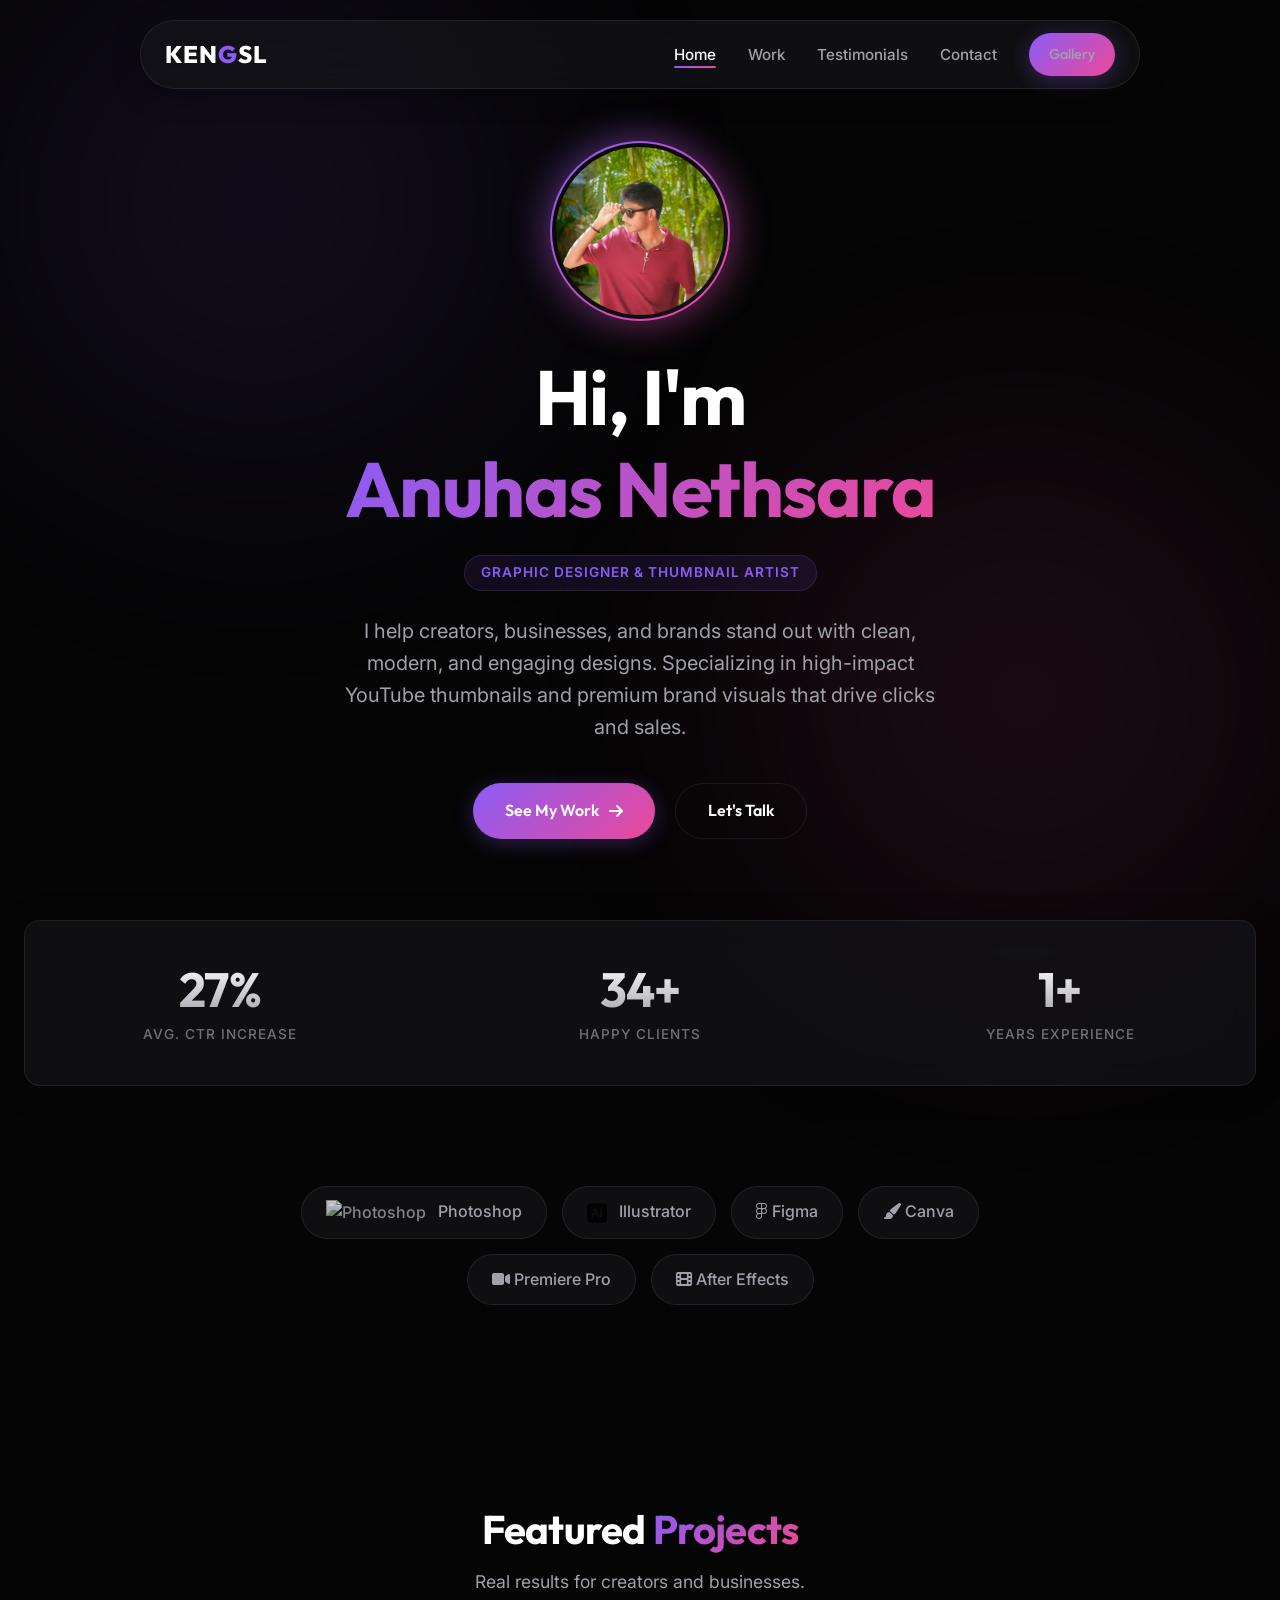
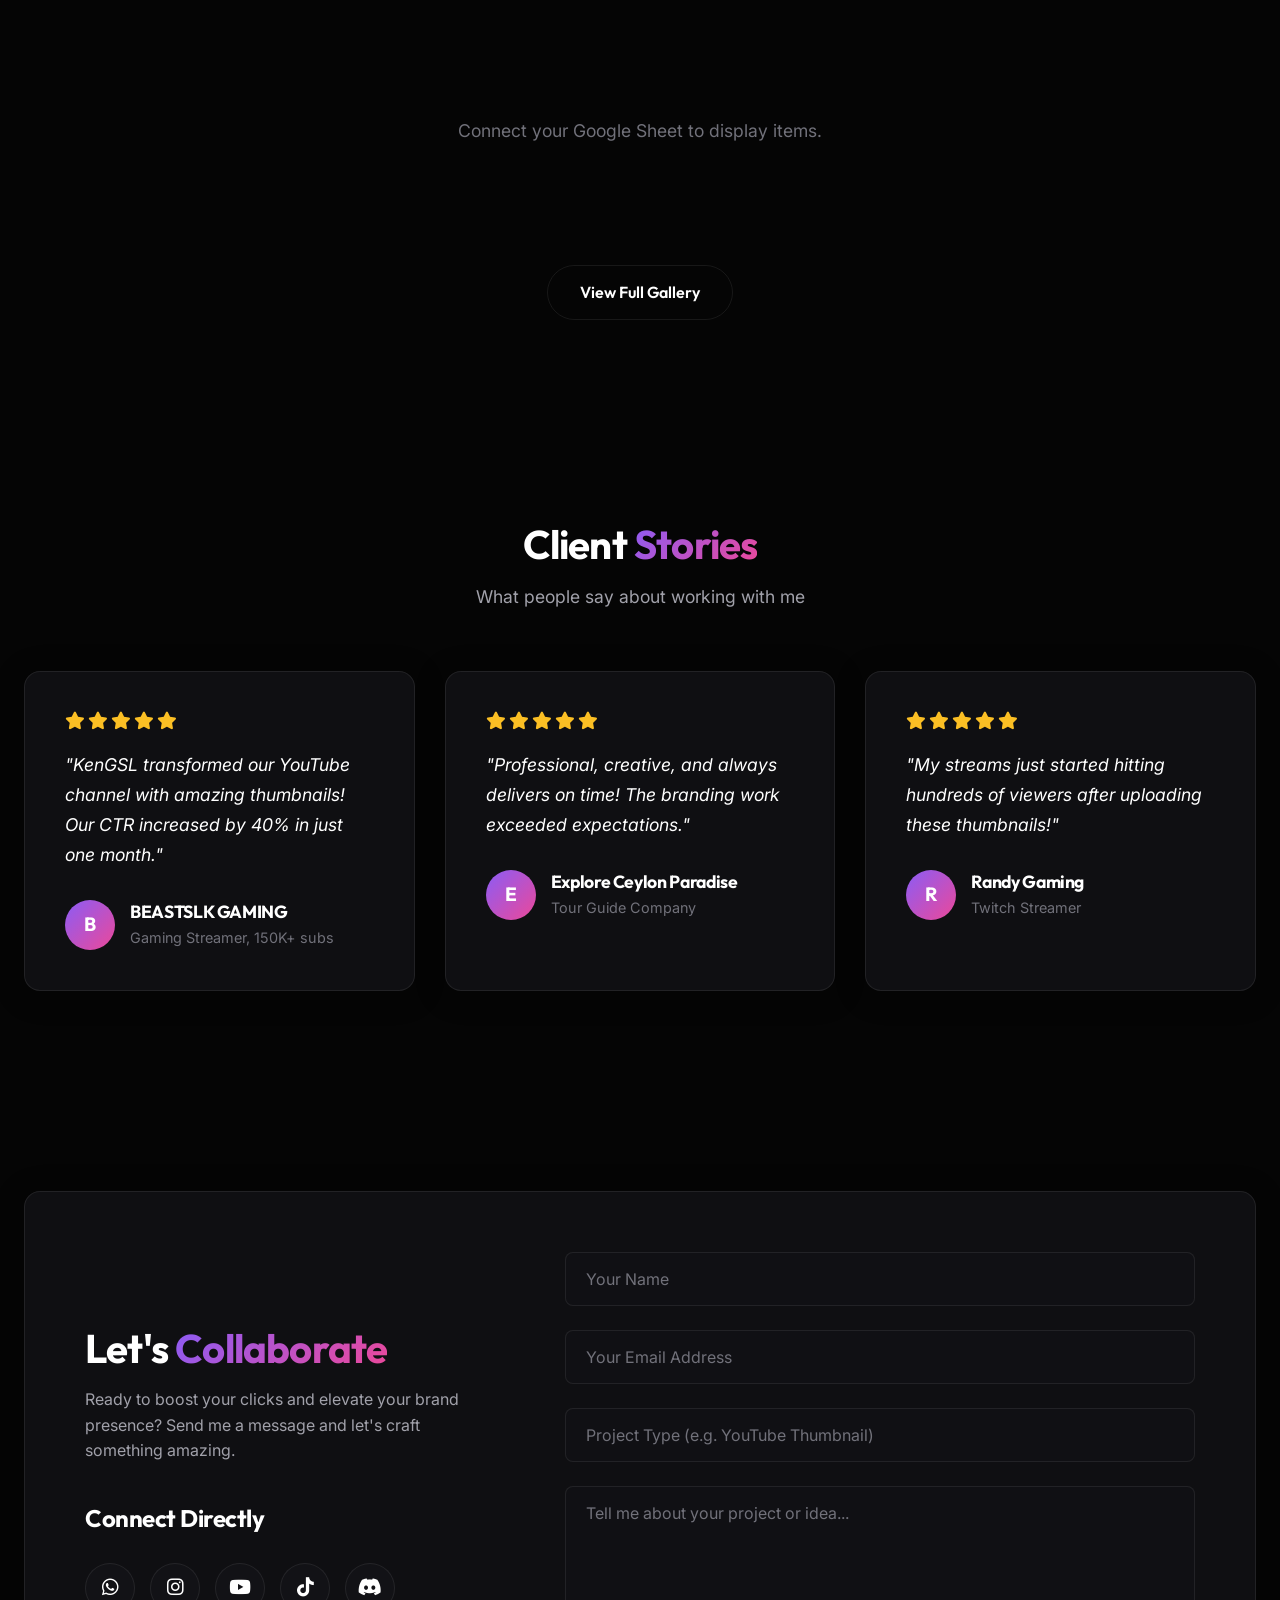
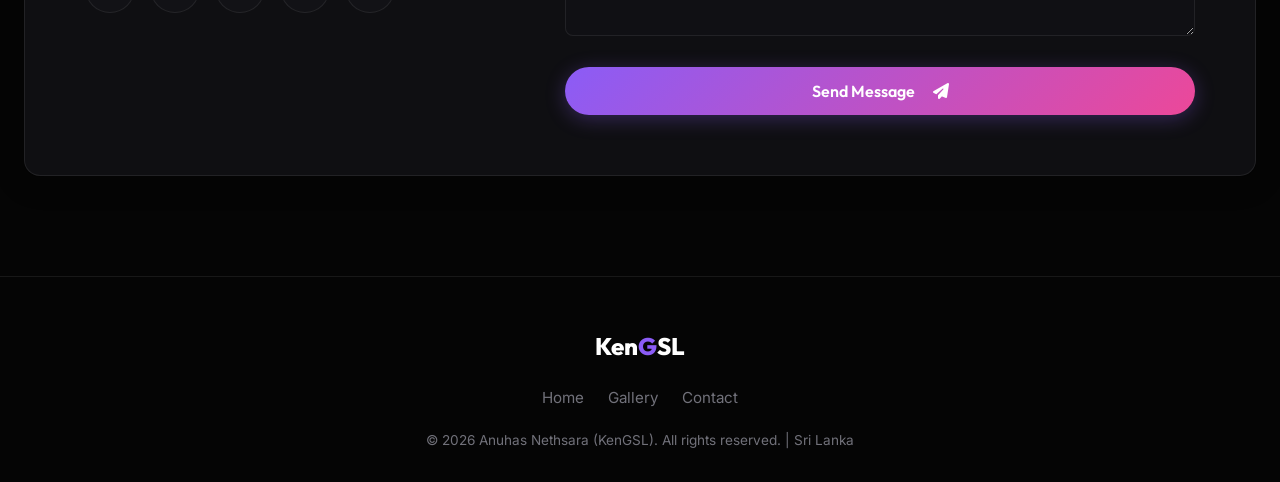
==== commit 1d348285: "feat: complete UI/UX overhaul, bug fixes, and custom icons integration" ====
--- a/index.html
+++ b/index.html
@@ -77,8 +77,8 @@
     <section class="section">
         <div class="container">
             <div class="skills-container animate-on-scroll">
-                <span class="skill-tag"><i class="fab fa-adobe"></i> Photoshop</span>
-                <span class="skill-tag"><i class="fab fa-adobe"></i> Illustrator</span>
+                <span class="skill-tag"><img src="icons/photoshop.png" alt="Photoshop" class="skill-icon"> Photoshop</span>
+                <span class="skill-tag"><img src="icons/illustrator.png" alt="Illustrator" class="skill-icon"> Illustrator</span>
                 <span class="skill-tag"><i class="fab fa-figma"></i> Figma</span>
                 <span class="skill-tag"><i class="fas fa-paint-brush"></i> Canva</span>
                 <span class="skill-tag"><i class="fas fa-video"></i> Premiere Pro</span>
--- a/style.css
+++ b/style.css
@@ -414,7 +414,7 @@
 /* Stats Banner */
 .stats-banner {
     padding: 40px 0;
-    margin-top: -40px;
+    margin-top: 20px;
     position: relative;
     z-index: 20;
 }
@@ -483,8 +483,24 @@
     cursor: default;
 }
 
-.skill-tag i {
-    transition: color 0.3s ease;
+.skill-tag i, .skill-icon {
+    transition: all 0.3s ease;
+}
+
+.skill-icon {
+    width: 20px;
+    height: 20px;
+    object-fit: contain;
+    vertical-align: middle;
+    margin-right: 8px;
+    filter: grayscale(0.5);
+    opacity: 0.8;
+}
+
+.skill-tag:hover .skill-icon {
+    filter: grayscale(0);
+    opacity: 1;
+    transform: scale(1.1);
 }
 
 .skill-tag:hover {
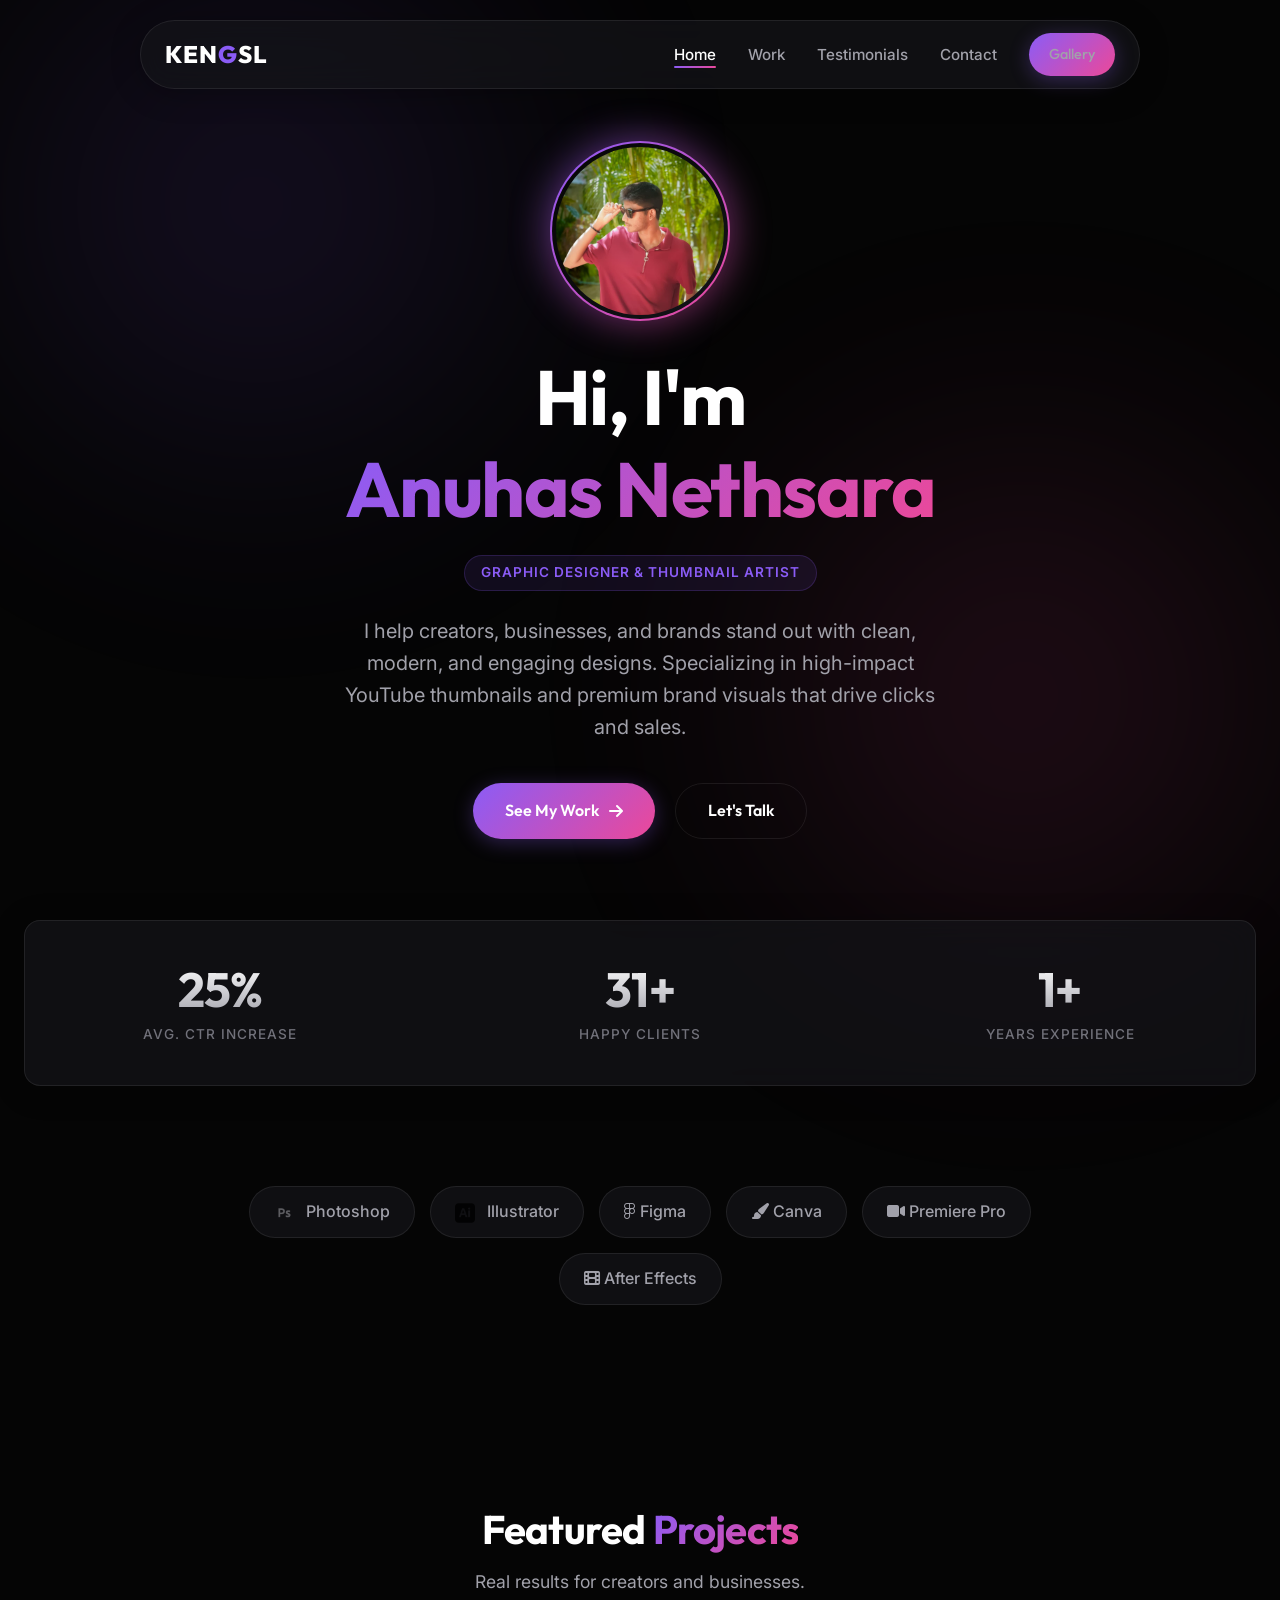
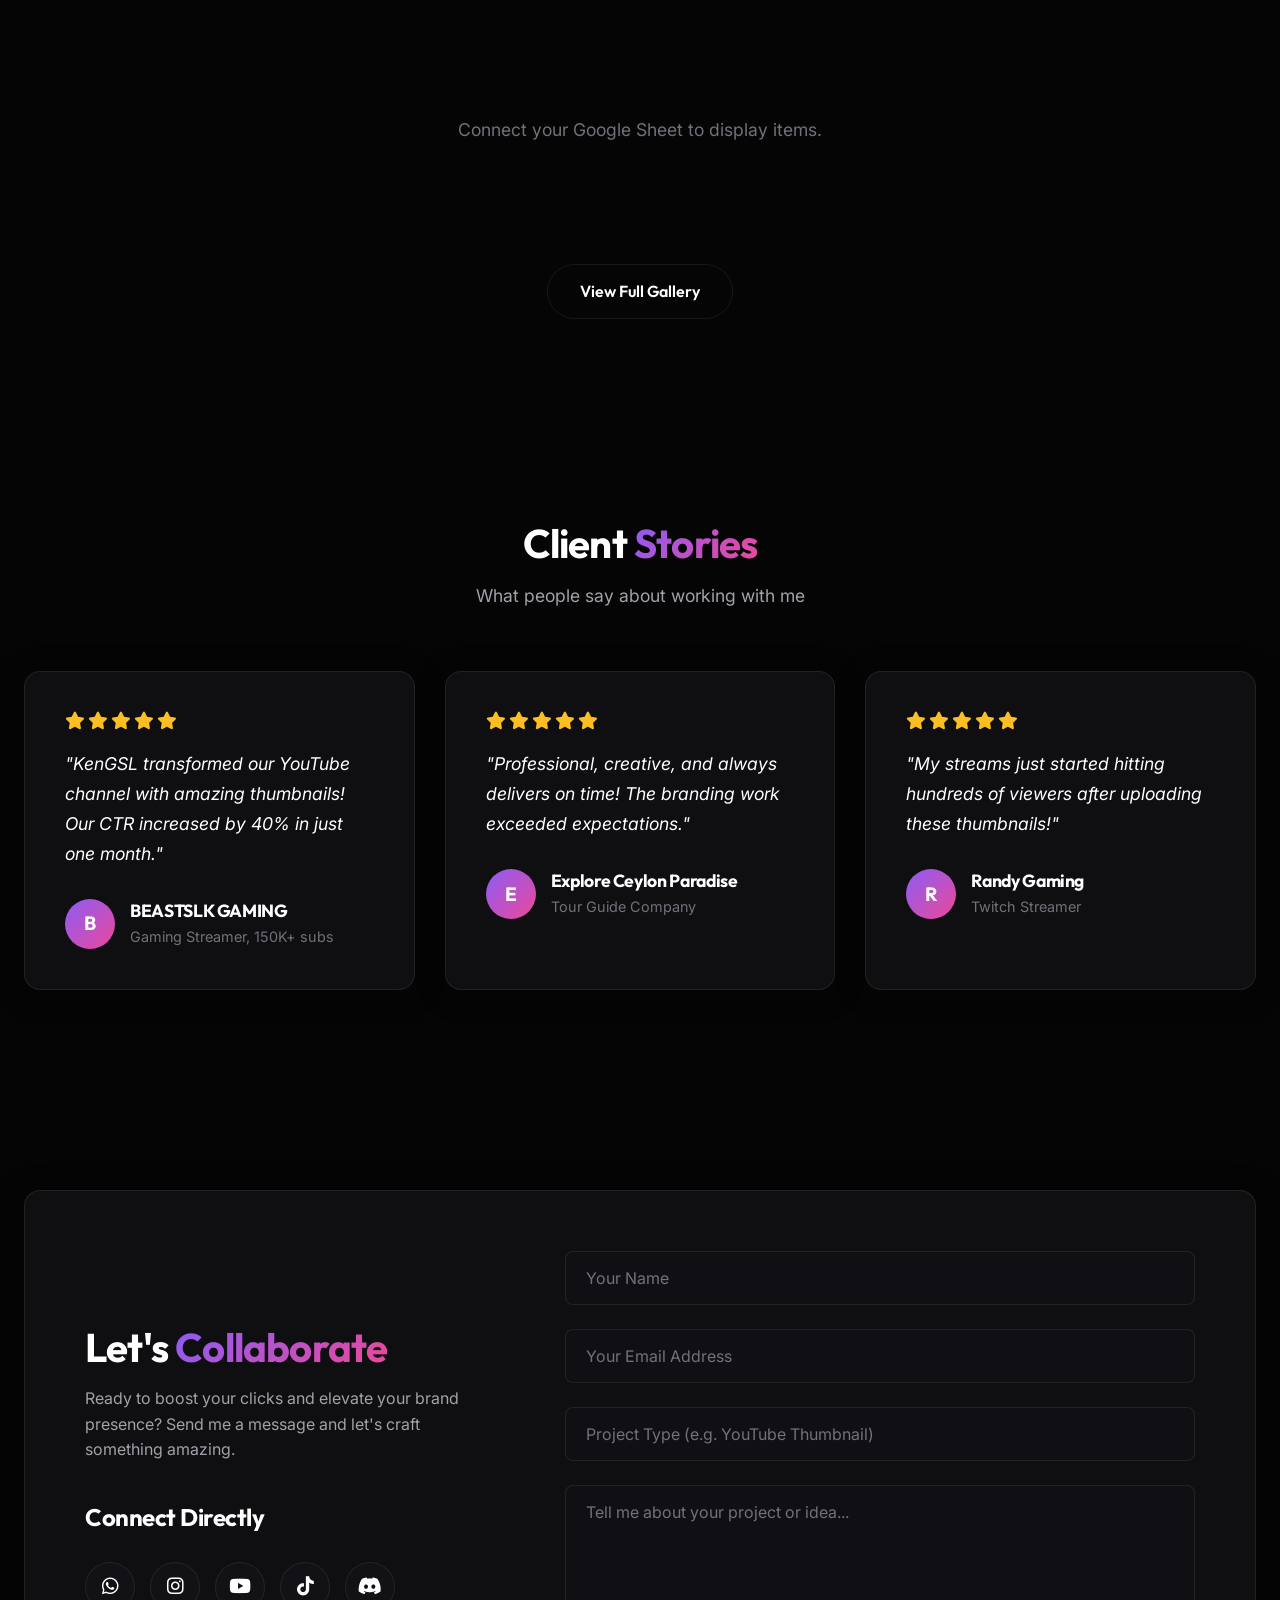
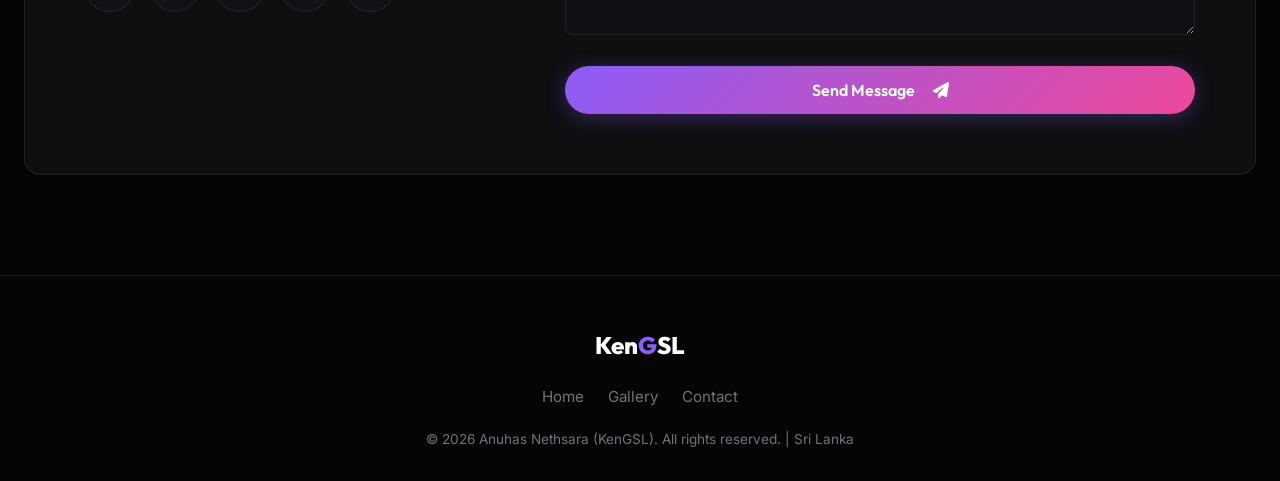
==== commit a54e7f79: "Update index.html" ====
--- a/index.html
+++ b/index.html
@@ -3,8 +3,92 @@
 <head>
     <meta charset="UTF-8">
     <meta name="viewport" content="width=device-width, initial-scale=1.0">
-    <title>Anuhas Nethsara | Premium Graphic Designer</title>
-    <meta name="description" content="Anuhas Nethsara is a Sri Lankan graphic designer with 2+ years of experience creating high-impact YouTube thumbnails, branding content, and social visuals.">
+      <link rel="icon" type="image/png" href="assets/Ken-G_Logo.png">
+    <title>Deneth | Sri Lankan Graphic Designer & YouTube Thumbnail Artist</title>
+ 
+  <meta name="description" content="Sri Lankan graphic designer with 2+ years of experience specializing in YouTube thumbnails, branding, and social media visuals. Helping creators and brands stand out with clean, modern designs using Photoshop, Illustrator, Figma & more." />
+ 
+  <meta name="keywords" content="Sri Lankan graphic designer, YouTube thumbnail designer, thumbnail artist, branding designer, social media designer, Adobe Photoshop, Adobe Illustrator, Figma, Canva, Premiere Pro, After Effects, content creator, Sri Lanka designer, KenG, Deneth, graphic design Sri Lanka" />
+ 
+  <meta name="author" content="Deneth | SL_KenG" />
+  <meta name="robots" content="index, follow" />
+  <meta name="theme-color" content="#0f0f0f" />
+  <link rel="canonical" href="https://www.youtube.com/@Sl_KenG" />
+ 
+  <!-- =============================================
+       ✅ OPEN GRAPH (Facebook, WhatsApp, LinkedIn)
+  ============================================= -->
+  <meta property="og:type" content="profile" />
+  <meta property="og:title" content="Deneth | Sri Lankan Graphic Designer & Thumbnail Artist" />
+  <meta property="og:description" content="2+ years crafting high-impact YouTube thumbnails, branding content & social visuals. I help YouTubers & brands stand out with clean, modern design." />
+  <meta property="og:url" content="https://www.youtube.com/@Sl_KenG" />
+  <meta property="og:site_name" content="Deneth — Graphic Designer" />
+  <meta property="og:image" content="https://www.instagram.com/_heartless.deneth" />
+  <meta property="og:image:width" content="1200" />
+  <meta property="og:image:height" content="630" />
+  <meta property="og:image:alt" content="Deneth - Sri Lankan Graphic Designer & YouTube Thumbnail Artist" />
+  <meta property="og:locale" content="en_US" />
+ 
+  <!-- =============================================
+       ✅ TWITTER / X CARD TAGS
+  ============================================= -->
+  <meta name="twitter:card" content="summary_large_image" />
+  <meta name="twitter:title" content="Deneth | Graphic Designer & Thumbnail Artist 🇱🇰" />
+  <meta name="twitter:description" content="Sri Lankan graphic designer specializing in YouTube thumbnails, branding & social media visuals. 2+ years experience | Photoshop • Illustrator • Figma." />
+  <meta name="twitter:image" content="https://www.instagram.com/_heartless.deneth" />
+  <meta name="twitter:image:alt" content="Deneth - Graphic Designer Portfolio Preview" />
+ 
+  <!-- =============================================
+       ✅ SOCIAL PROFILE LINK TAGS
+  ============================================= -->
+  <link rel="me" href="https://www.instagram.com/_heartless.deneth" />
+  <link rel="me" href="https://www.youtube.com/@Sl_KenG" />
+  <link rel="me" href="https://www.tiktok.com/@not_ur_anuhas" />
+  <link rel="me" href="https://discord.com/invite/w6UNr4MK4h" />
+ 
+  <!-- =============================================
+       ✅ JSON-LD STRUCTURED DATA (Schema.org)
+  ============================================= -->
+  <script type="application/ld+json">
+  {
+    "@context": "https://schema.org",
+    "@type": "Person",
+    "name": "Deneth",
+    "alternateName": "SL_KenG",
+    "description": "Sri Lankan graphic designer with 2+ years of experience creating high-impact YouTube thumbnails, branding content, and social visuals.",
+    "url": "https://www.youtube.com/@Sl_KenG",
+    "jobTitle": "Graphic Designer & Thumbnail Artist",
+    "knowsAbout": [
+      "Adobe Photoshop",
+      "Adobe Illustrator",
+      "Figma",
+      "Canva",
+      "Premiere Pro",
+      "After Effects",
+      "YouTube Thumbnail Design",
+      "Brand Identity",
+      "Social Media Content"
+    ],
+    "nationality": {
+      "@type": "Country",
+      "name": "Sri Lanka"
+    },
+    "sameAs": [
+      "https://api.whatsapp.com/send/?phone=94788246118&text&type=phone_number&app_absent=0",
+      "https://www.instagram.com/_heartless.deneth",
+      "https://www.youtube.com/@Sl_KenG",
+      "https://www.tiktok.com/@not_ur_anuhas",
+      "https://discord.com/invite/w6UNr4MK4h"
+    ],
+    "contactPoint": {
+      "@type": "ContactPoint",
+      "telephone": "+94788246118",
+      "contactType": "Customer Support",
+      "availableLanguage": ["English", "Sinhala"]
+    }
+  }
+  </script>
+ 
     <!-- FontAwesome for icons -->
     <link rel="stylesheet" href="https://cdnjs.cloudflare.com/ajax/libs/font-awesome/6.4.0/css/all.min.css">
     <!-- Custom CSS -->
@@ -176,7 +260,7 @@
                     
                     <div class="contact-form animate-on-scroll delay-2">
                         <!-- Netlify Free Forms built in support using data-netlify -->
-                        <form name="contact" method="POST" data-netlify="true">
+                        <form class="contact-form" name="contact" method="POST" data-netlify="true" netlify-honeypot="bot-field">
                             <div class="form-group">
                                 <input type="text" name="name" class="form-input" placeholder="Your Name" required>
                             </div>
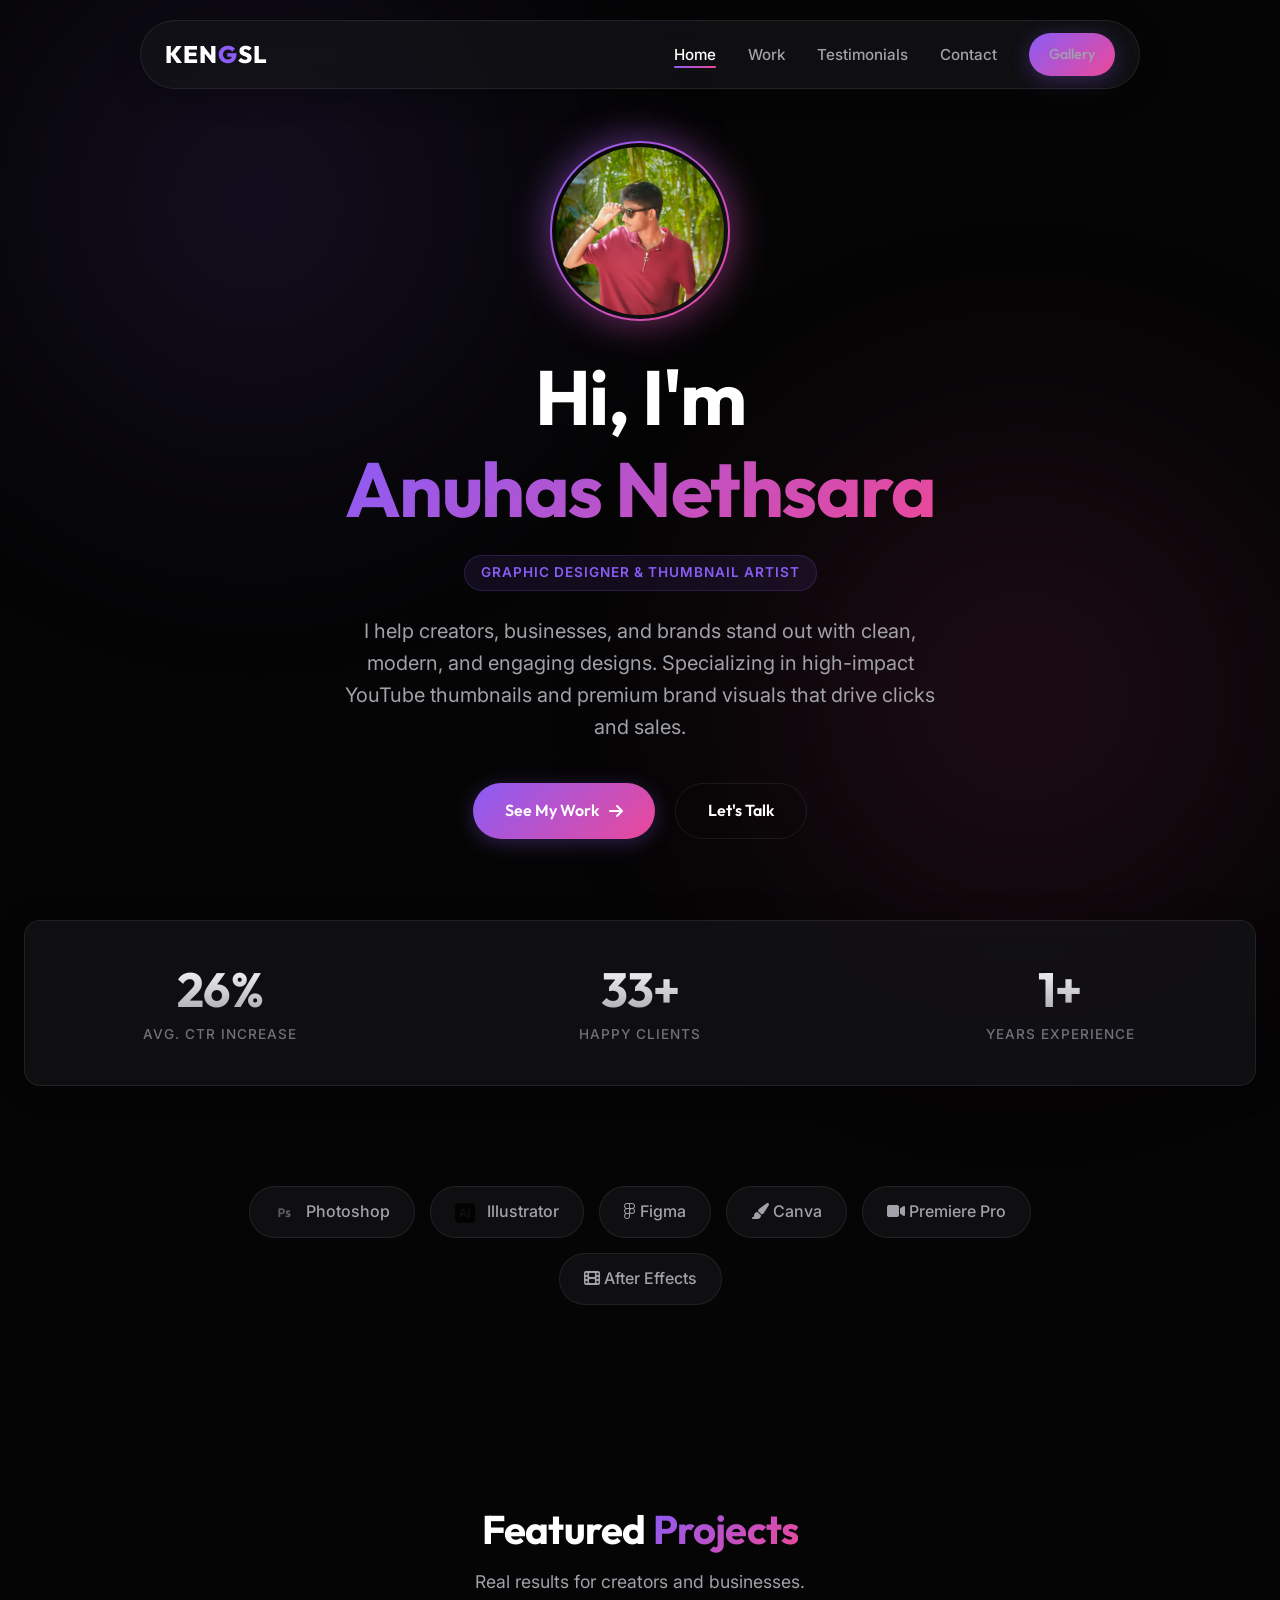
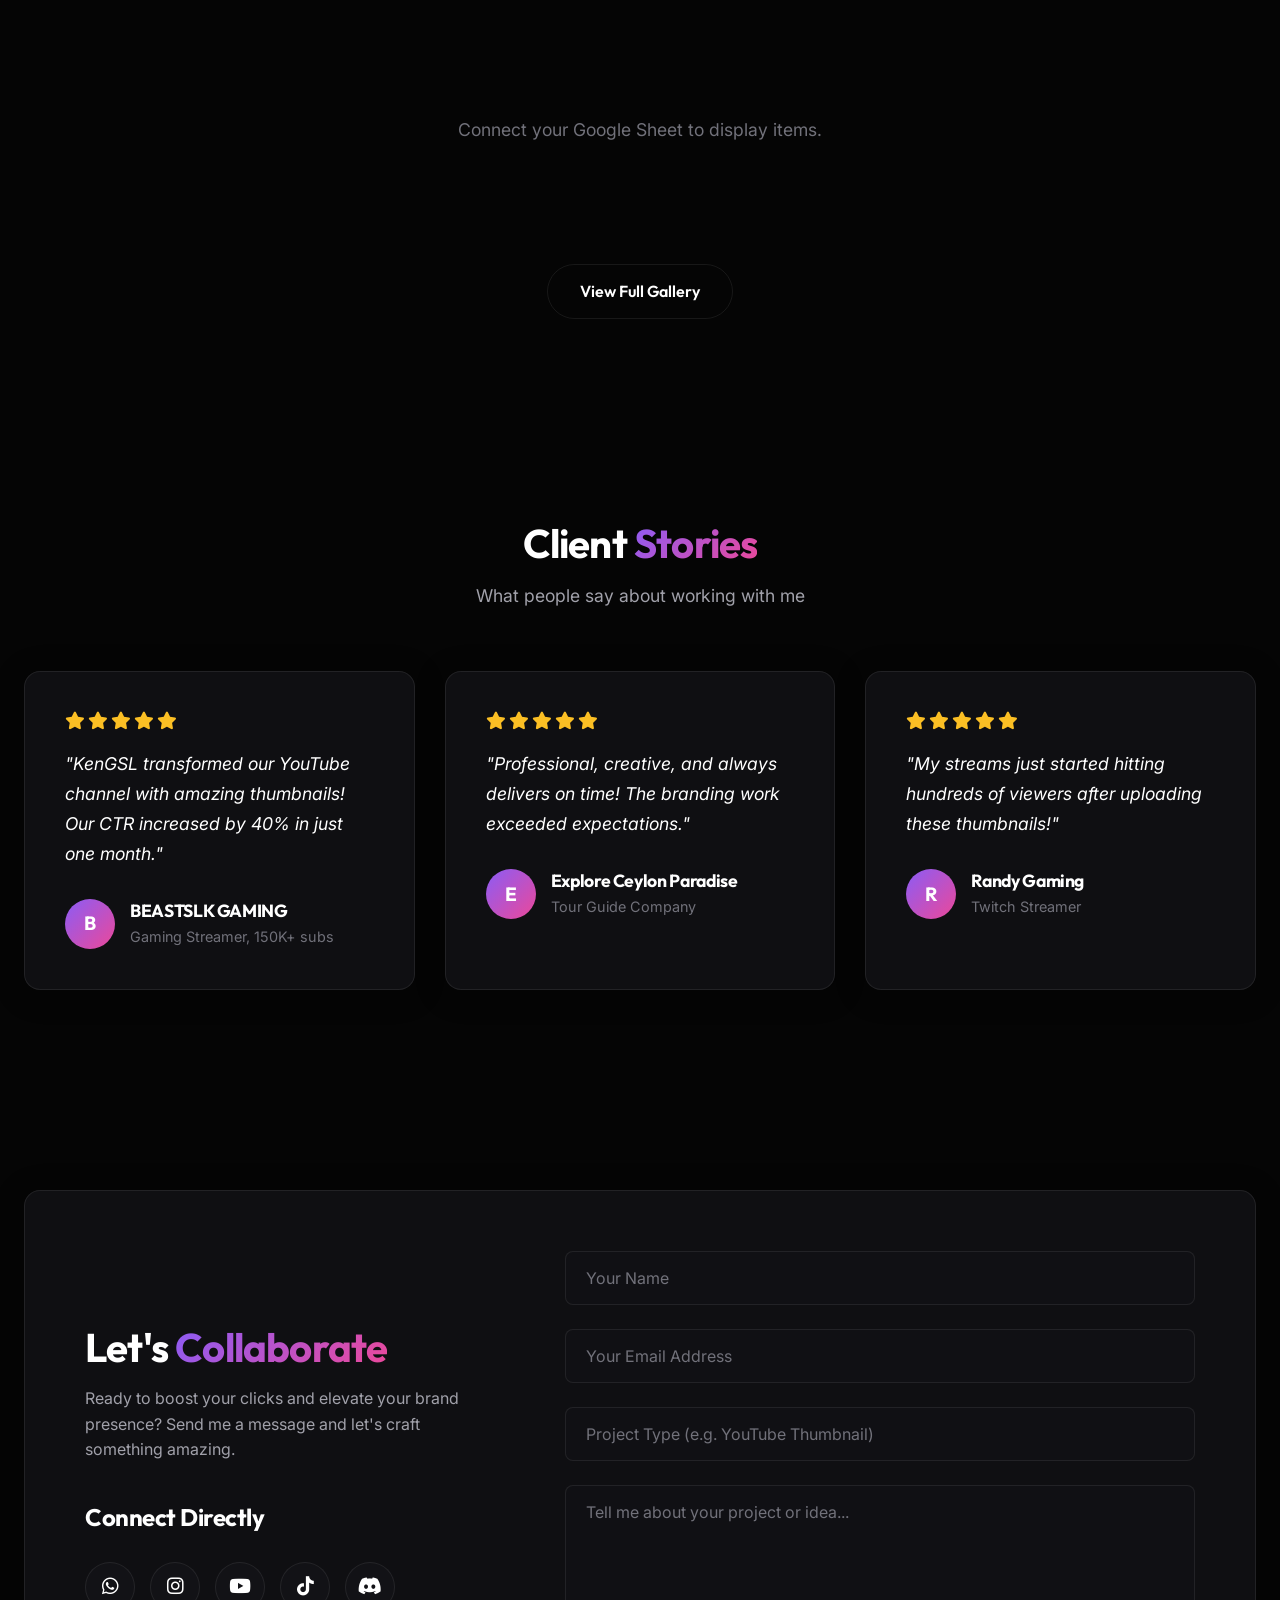
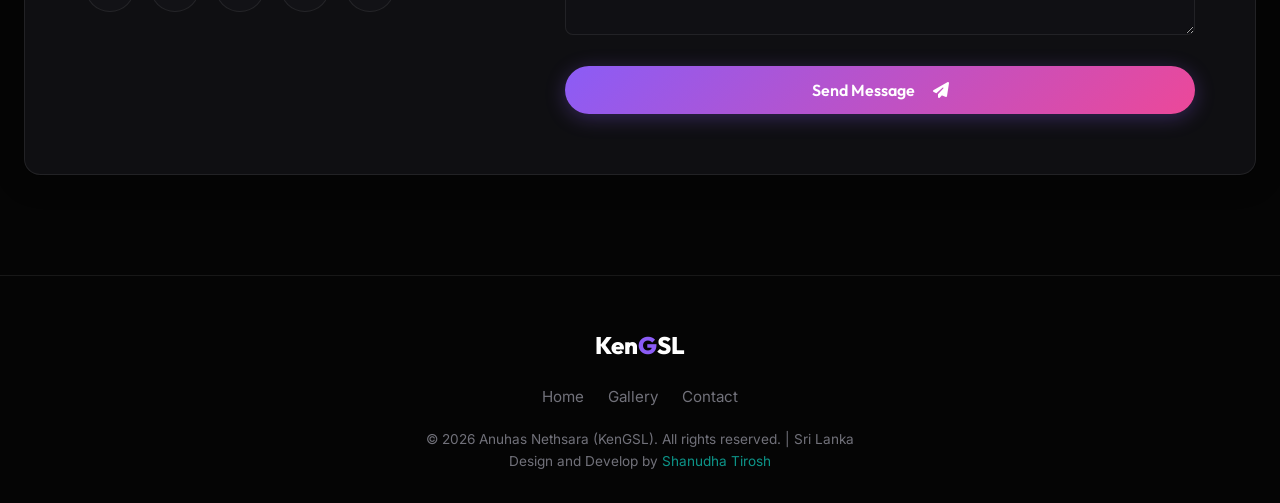
==== commit 1310462e: "Merge branch 'ShanudhaTirosh:main' into main" ====
--- a/index.html
+++ b/index.html
@@ -291,7 +291,7 @@
                 <a href="portfolio.html">Gallery</a>
                 <a href="#contact">Contact</a>
             </div>
-            <p class="footer-copy">© 2026 Anuhas Nethsara (KenGSL). All rights reserved. | Sri Lanka</p>
+             <p class="footer-copy">© 2026 Anuhas Nethsara (KenGSL). All rights reserved. | Sri Lanka </br> Design and Develop by <a href="https://shanudhatirosh.github.io/" target="_blank" style="text-decoration: none; color: #0d9488">Shanudha Tirosh</a></p>
         </div>
     </footer>
 
@@ -306,7 +306,10 @@
         <i class="fas fa-arrow-up"></i>
     </button>
 
-    <!-- Scripts -->
+    <!-- Firebase SDK (read-only for public pages) -->
+    <script src="https://www.gstatic.com/firebasejs/10.12.0/firebase-app-compat.js"></script>
+    <script src="https://www.gstatic.com/firebasejs/10.12.0/firebase-firestore-compat.js"></script>
+    <script src="firebase-config.js"></script>
     <script src="script.js"></script>
 </body>
 </html>
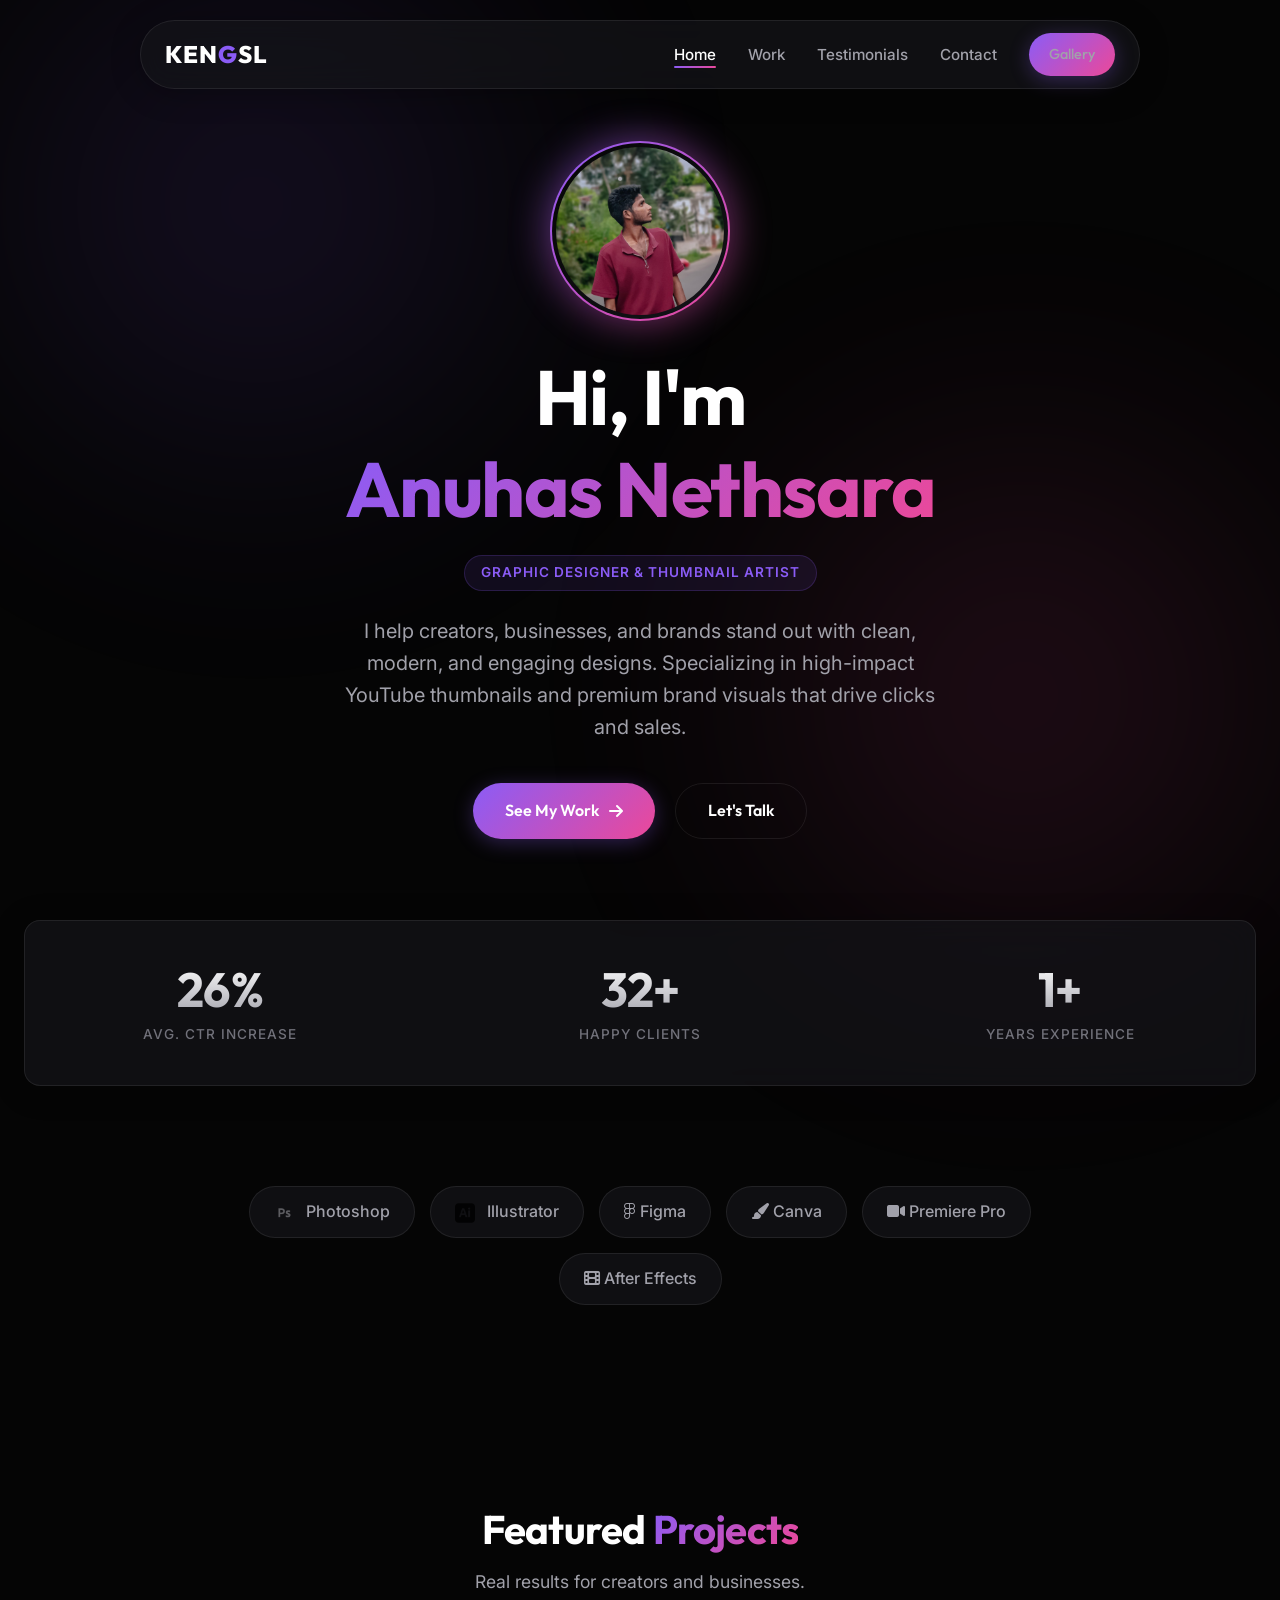
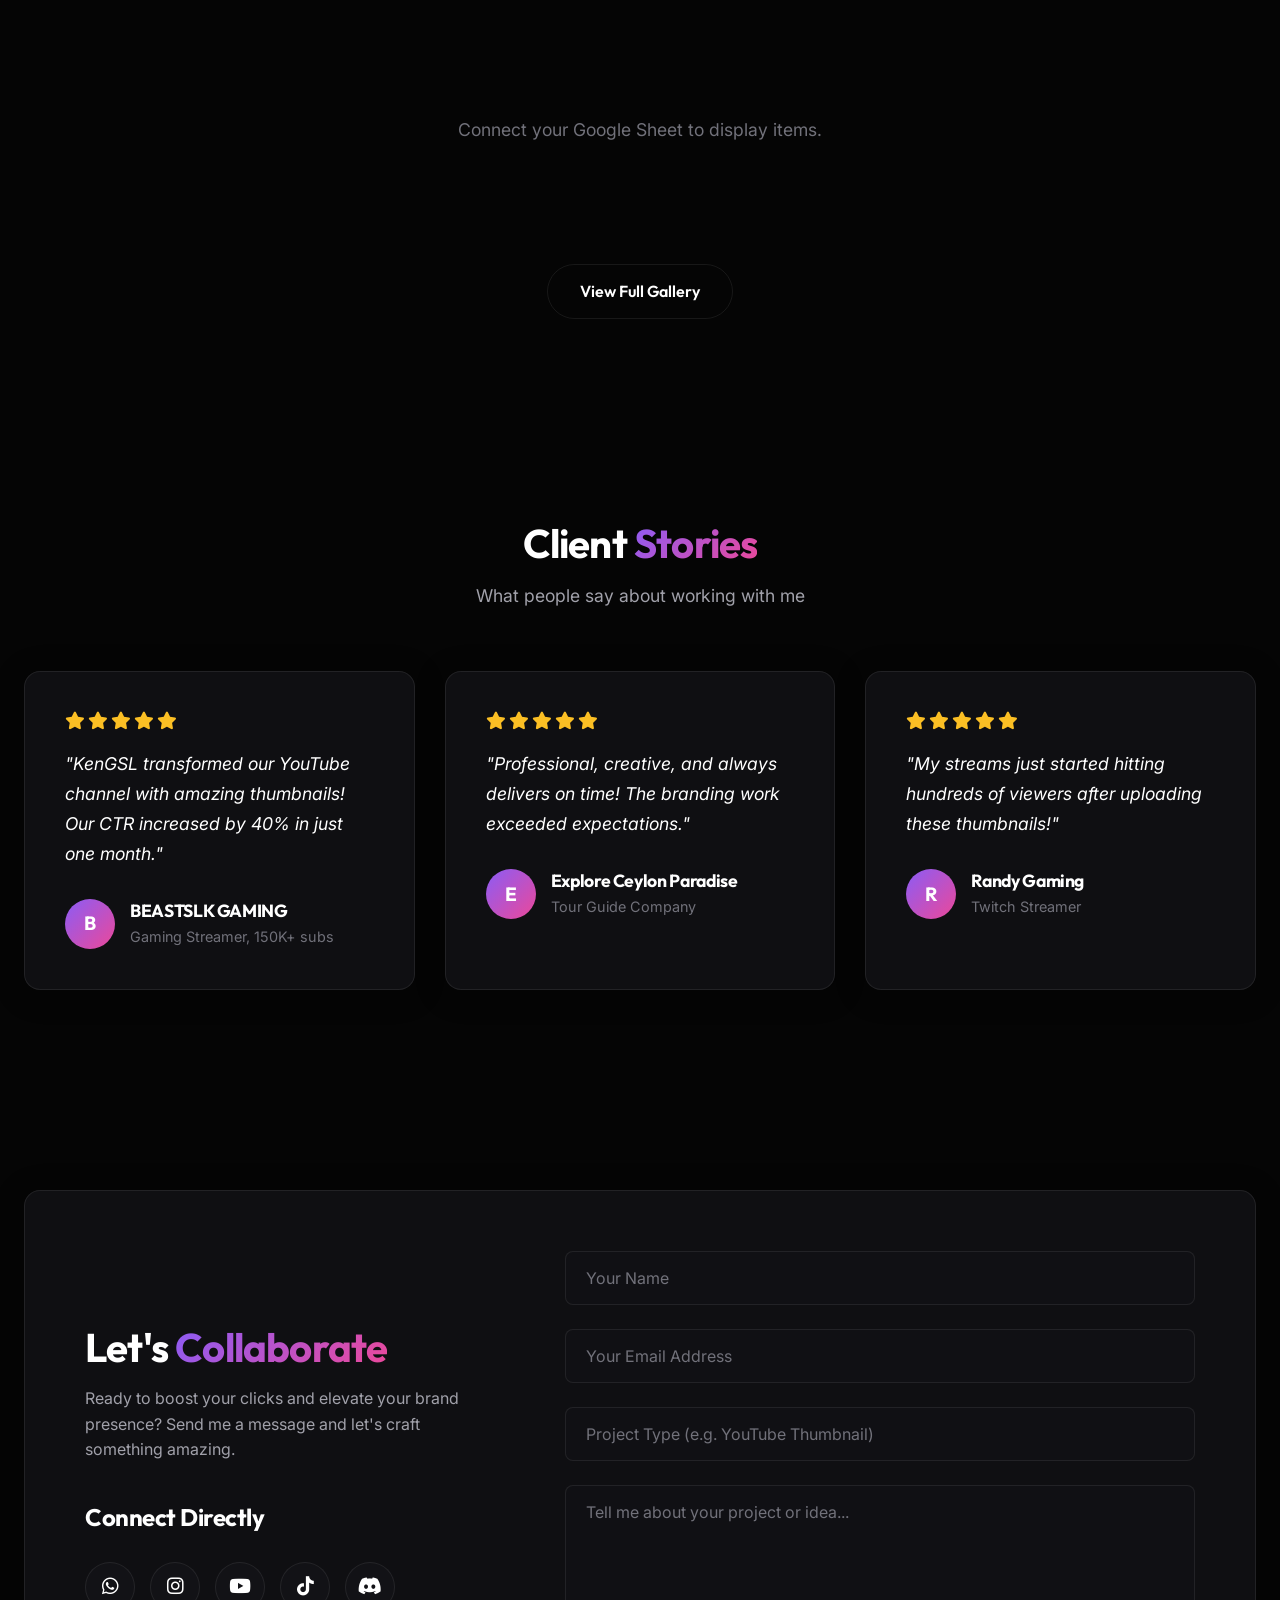
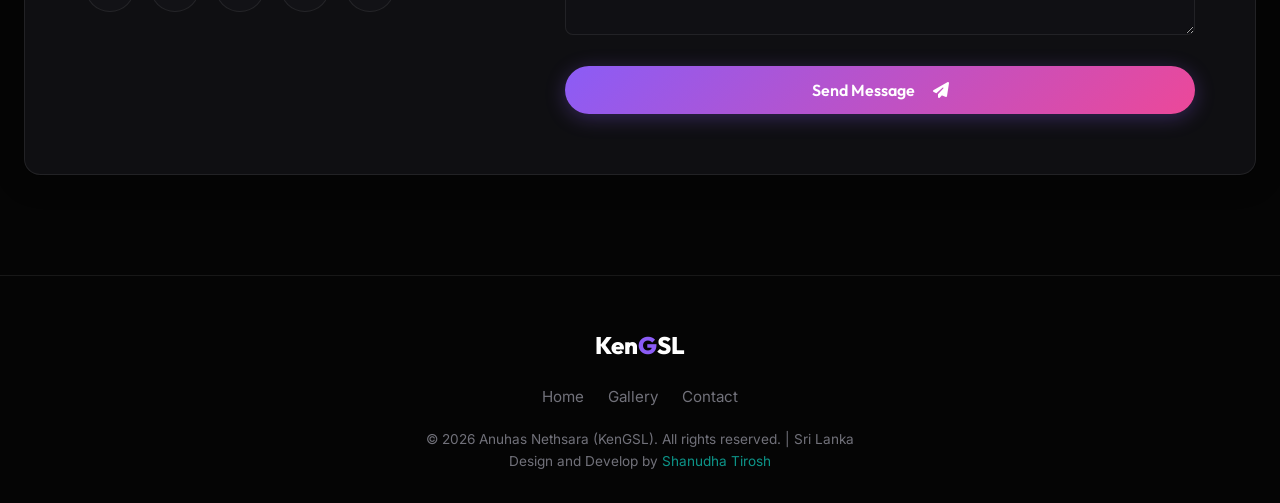
==== commit 7e3b3e91: "Update index.html" ====
--- a/index.html
+++ b/index.html
@@ -118,7 +118,7 @@
         <div class="container hero-content">
             <div class="profile-avatar-wrap animate-on-scroll">
                 <div class="profile-glow"></div>
-                <img src="./Anuhas%20Nethsara%20_%20Graphic%20Designer%20%26%20Thumbnail%20Artist_files/Whats-App-Image-2025-12-12-at-11-28-33-e11a7350.jpg" 
+                <img src="./Anuhas%20Nethsara%20_%20Graphic%20Designer%20%26%20Thumbnail%20Artist_files/Avatar.png" 
                      onerror="this.src='https://ui-avatars.com/api/?name=Anuhas+Nethsara&background=8b5cf6&color=fff&size=256'" 
                      alt="Anuhas Nethsara" class="profile-avatar" loading="lazy">
             </div>
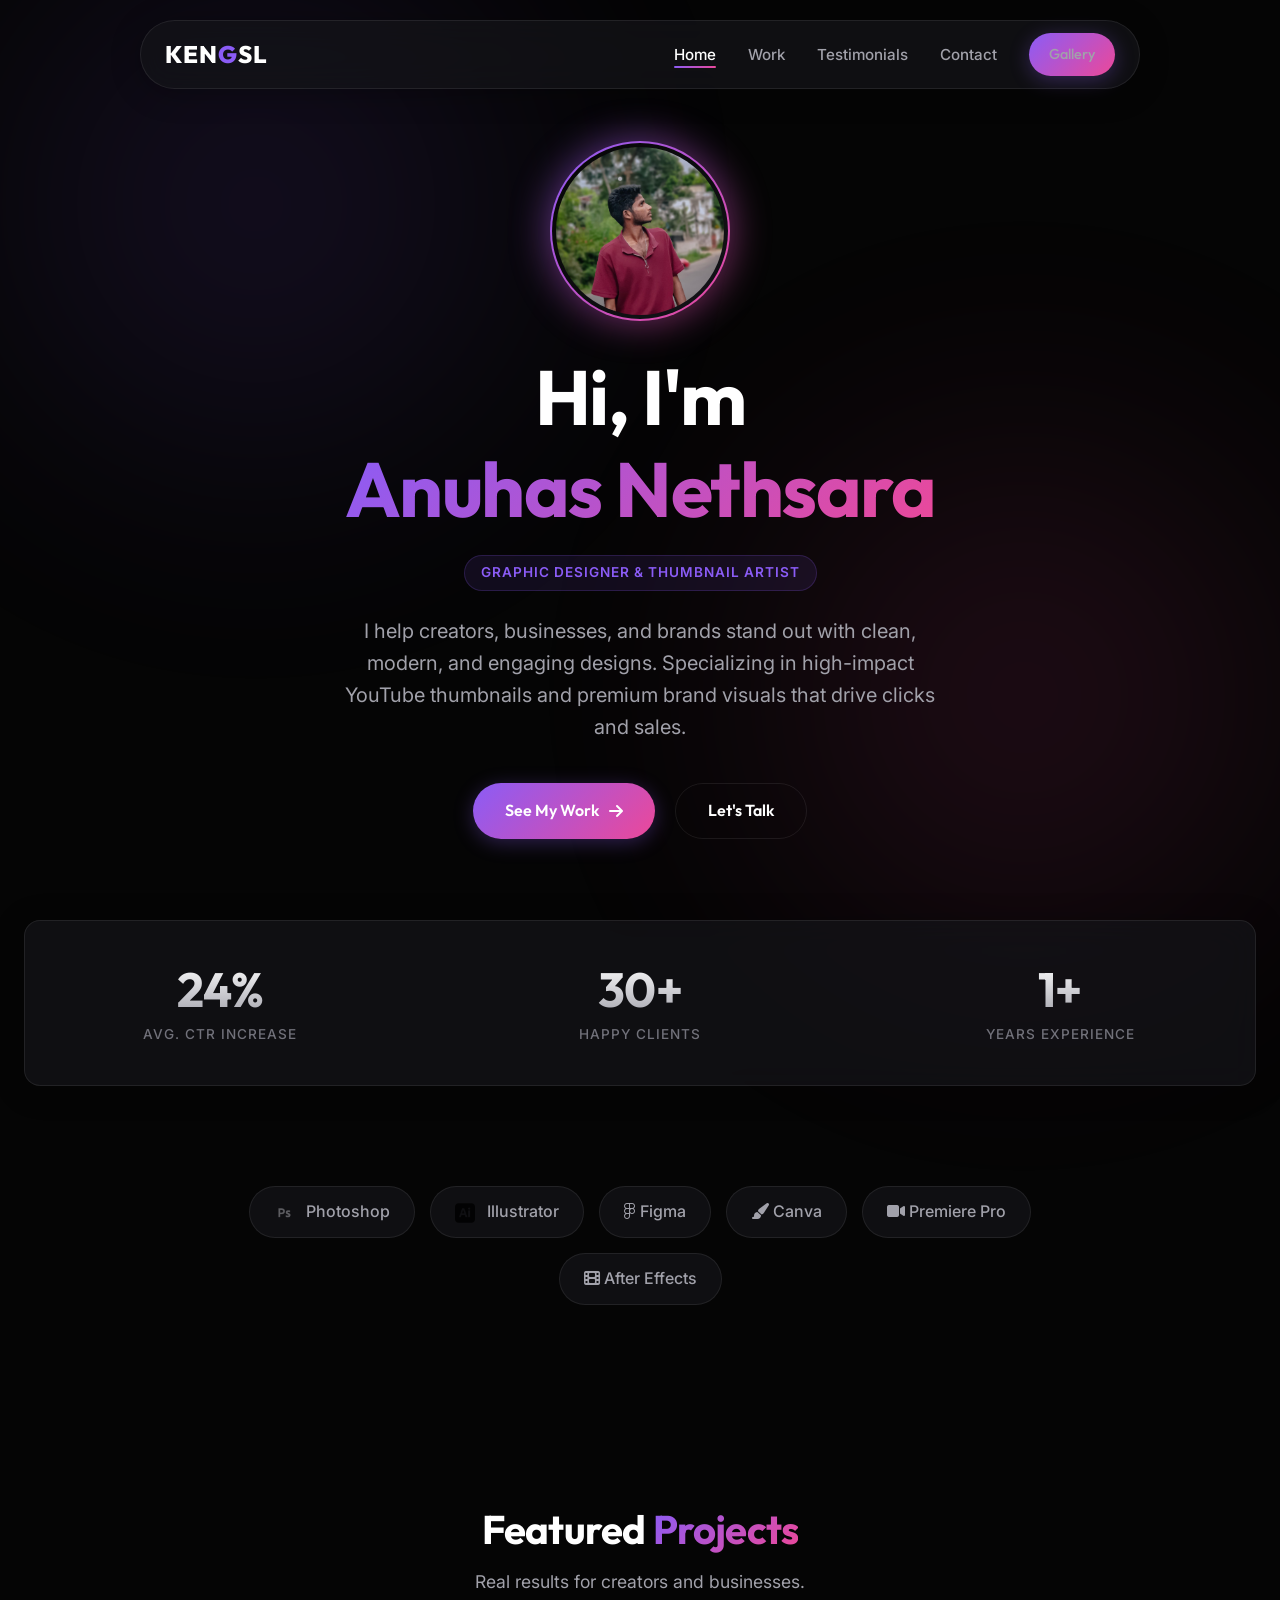
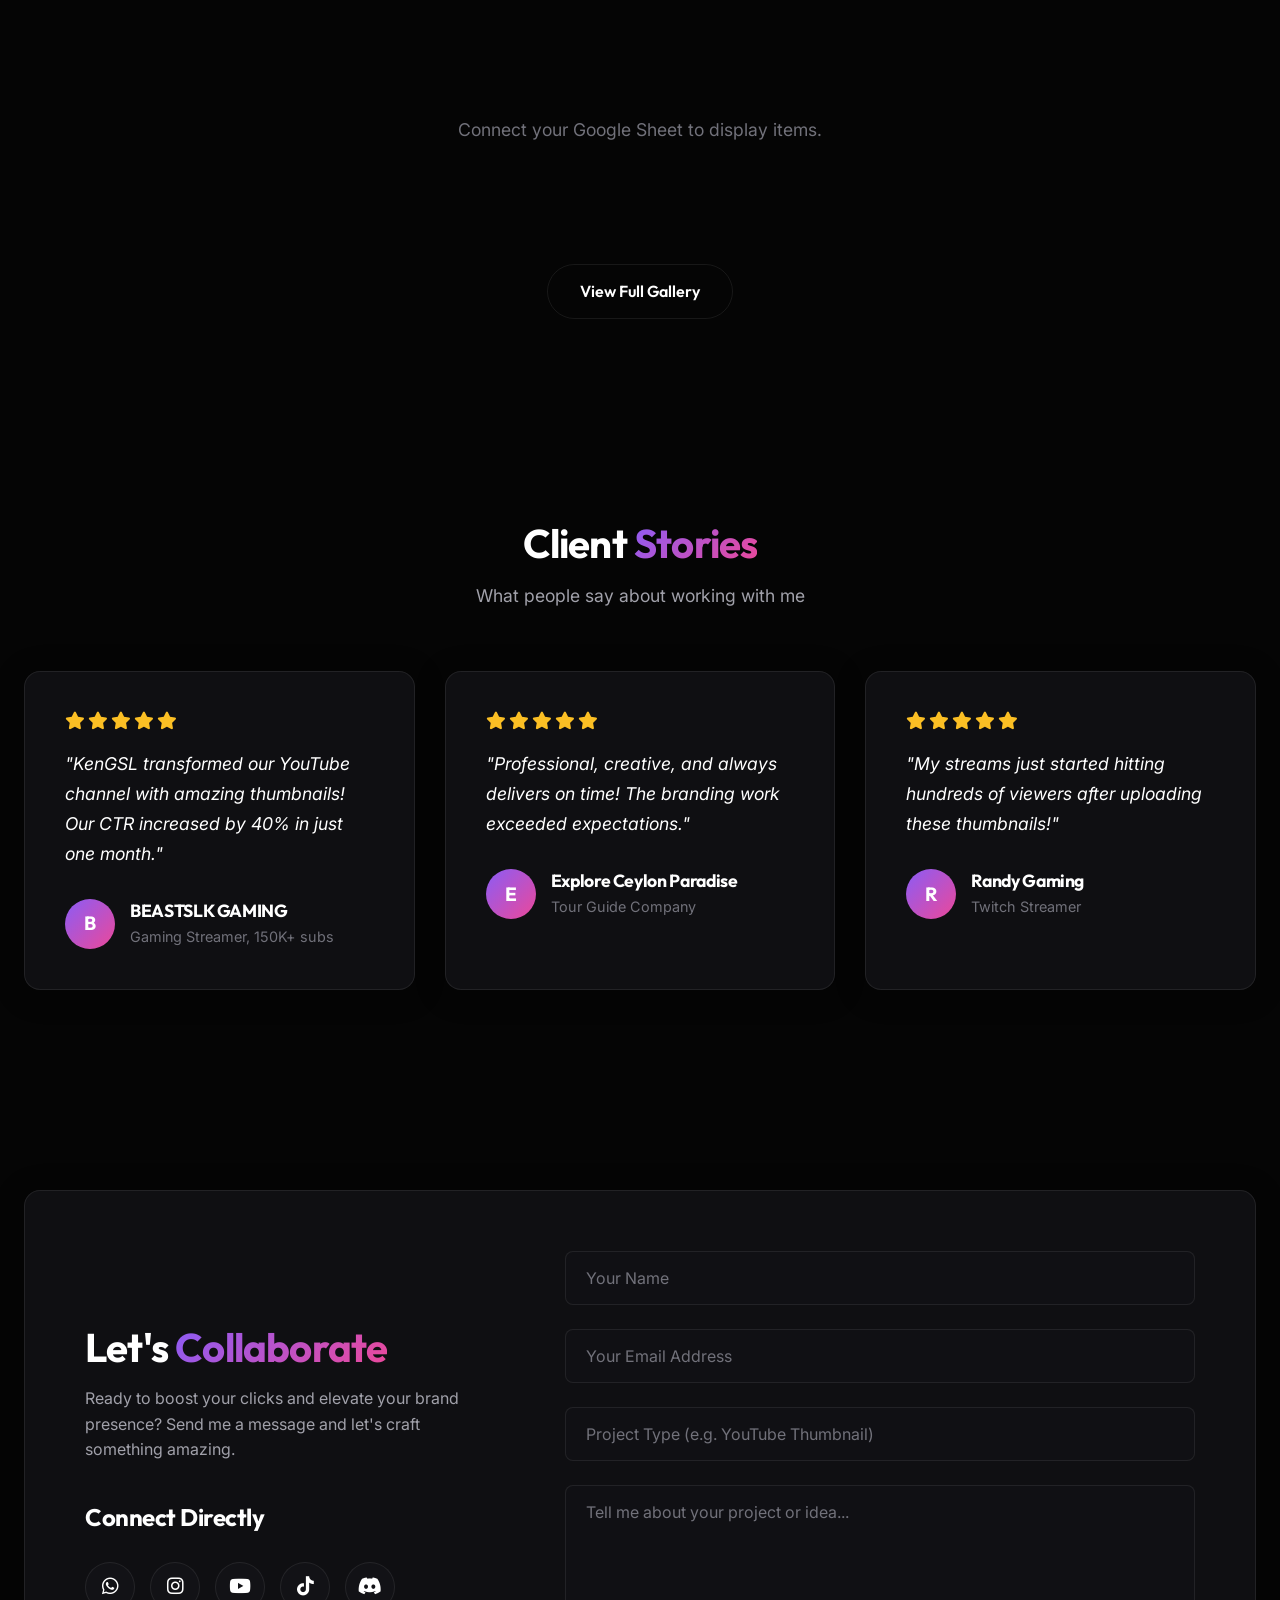
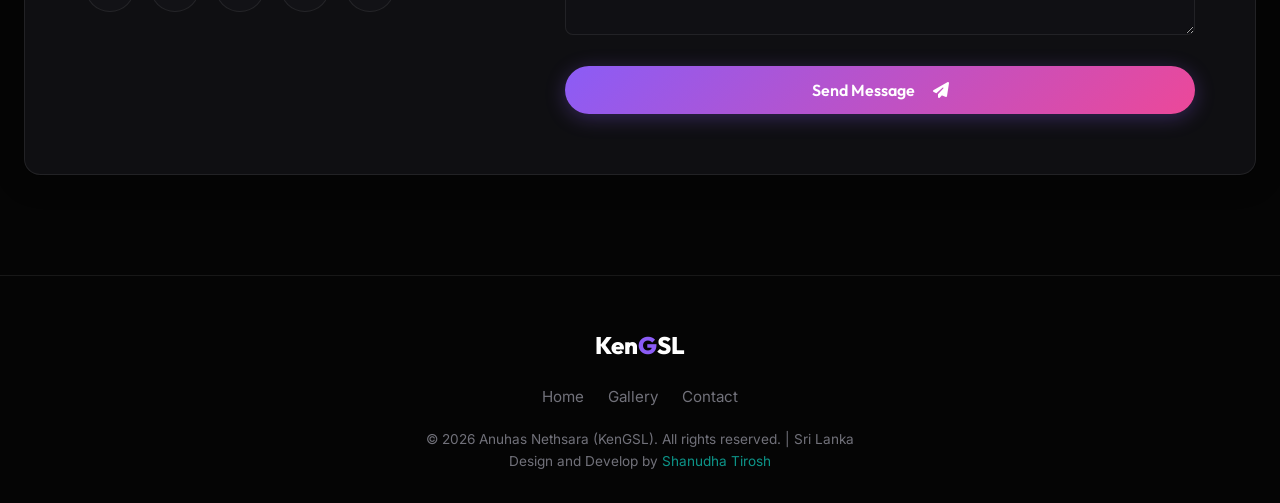
==== commit e059b5c8: "Update index.html" ====
--- a/index.html
+++ b/index.html
@@ -4,7 +4,7 @@
     <meta charset="UTF-8">
     <meta name="viewport" content="width=device-width, initial-scale=1.0">
       <link rel="icon" type="image/png" href="assets/Ken-G_Logo.png">
-    <title>Deneth | Sri Lankan Graphic Designer & YouTube Thumbnail Artist</title>
+    <title>KenG | Sri Lankan Graphic Designer & YouTube Thumbnail Artist</title>
  
   <meta name="description" content="Sri Lankan graphic designer with 2+ years of experience specializing in YouTube thumbnails, branding, and social media visuals. Helping creators and brands stand out with clean, modern designs using Photoshop, Illustrator, Figma & more." />
  
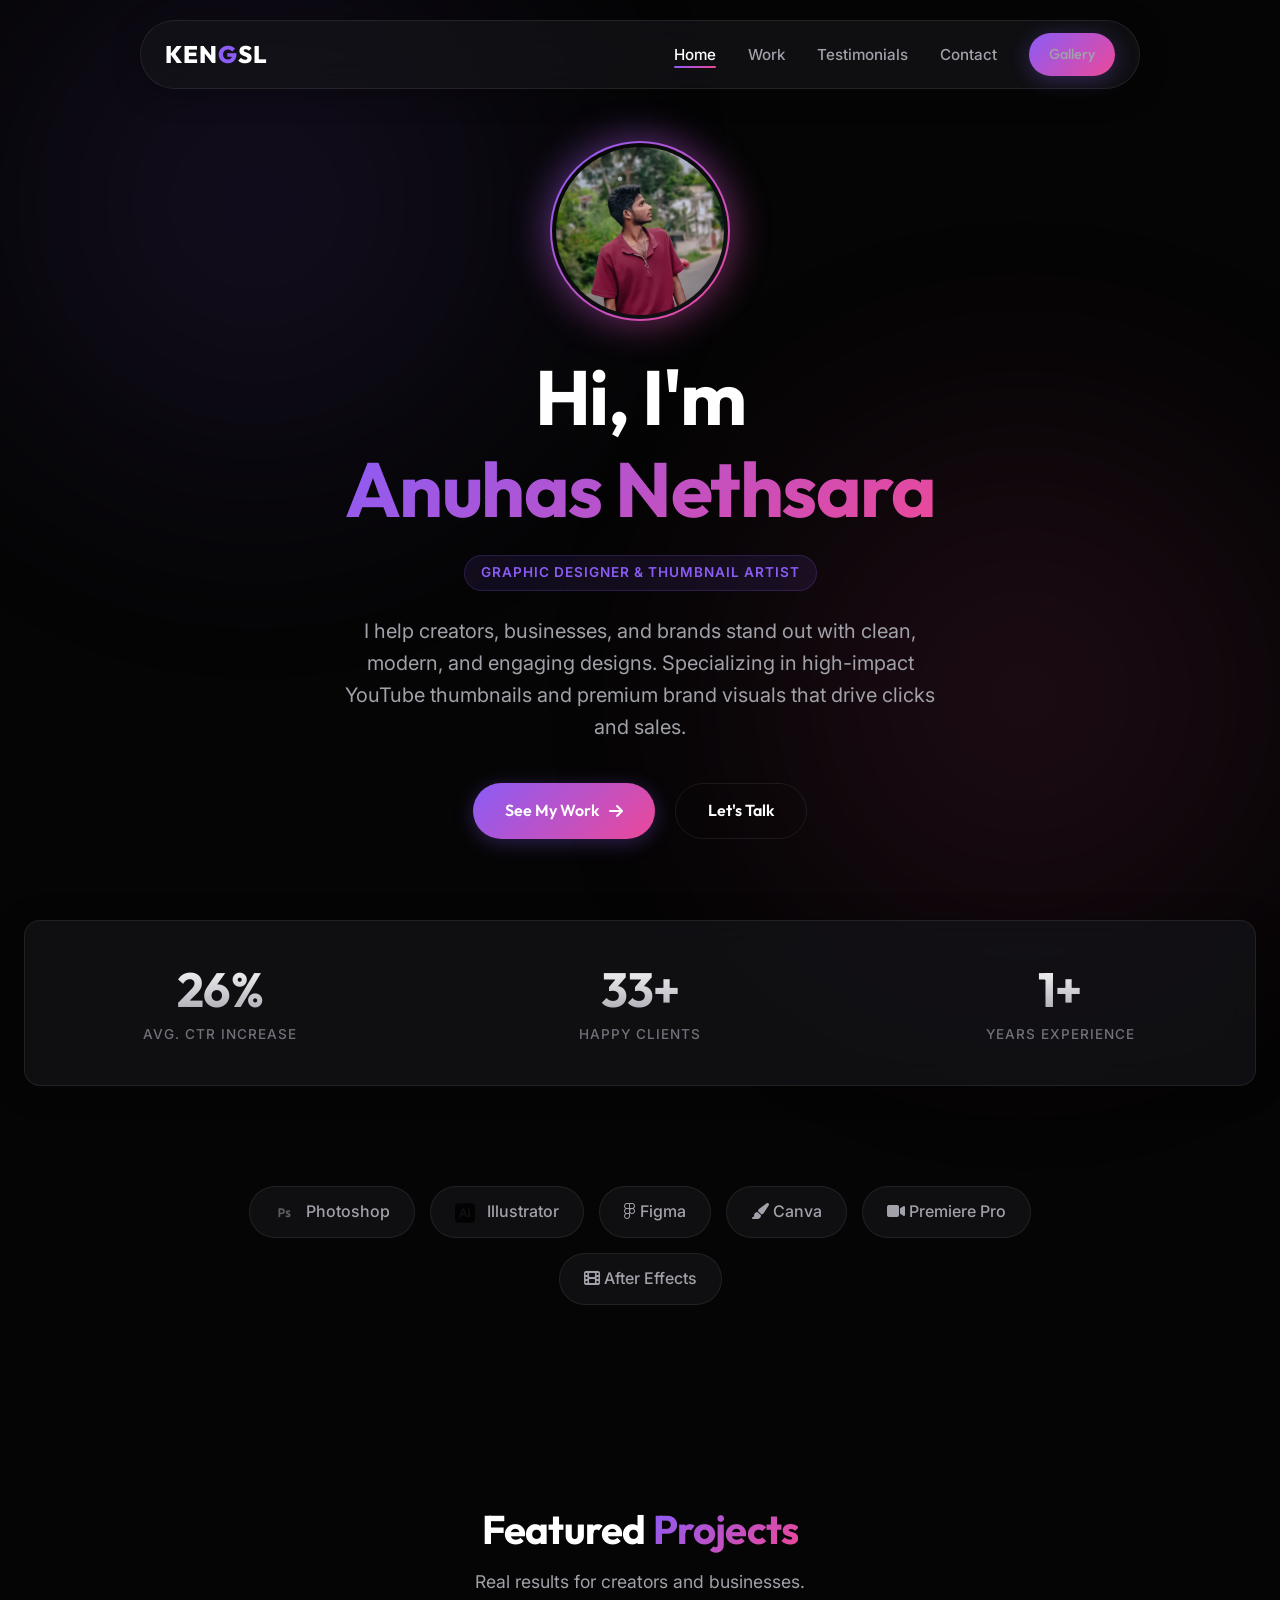
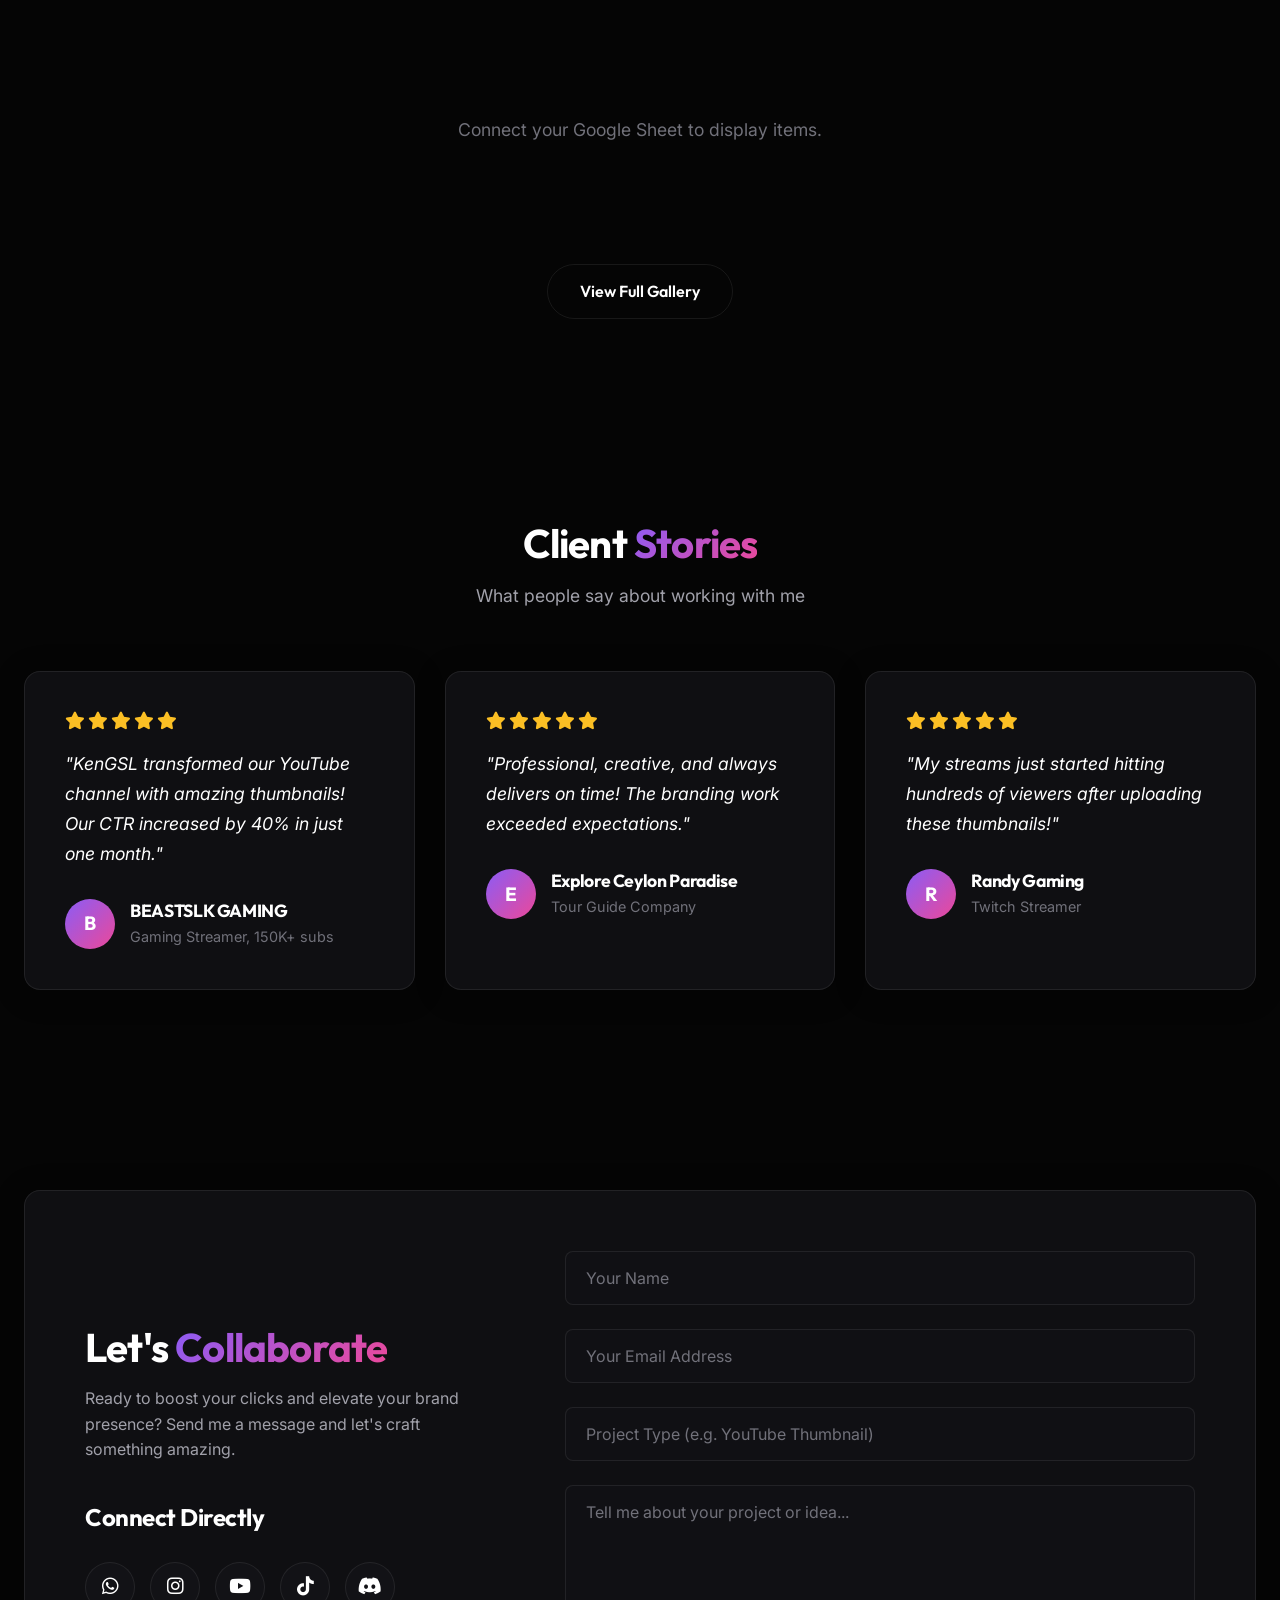
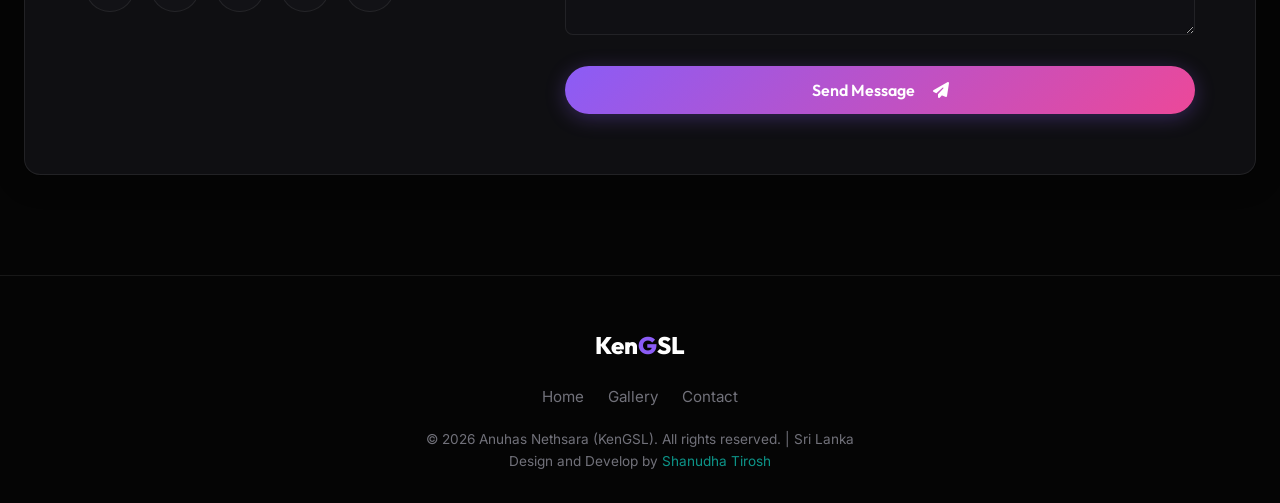
==== commit 3ea267f9: "Update index.html" ====
--- a/index.html
+++ b/index.html
@@ -4,7 +4,7 @@
     <meta charset="UTF-8">
     <meta name="viewport" content="width=device-width, initial-scale=1.0">
       <link rel="icon" type="image/png" href="assets/Ken-G_Logo.png">
-    <title>KenG | Sri Lankan Graphic Designer & YouTube Thumbnail Artist</title>
+    <title>KenG GraphiX | Sri Lankan Graphic Designer & YouTube Thumbnail Artist</title>
  
   <meta name="description" content="Sri Lankan graphic designer with 2+ years of experience specializing in YouTube thumbnails, branding, and social media visuals. Helping creators and brands stand out with clean, modern designs using Photoshop, Illustrator, Figma & more." />
  
@@ -19,7 +19,7 @@
        ✅ OPEN GRAPH (Facebook, WhatsApp, LinkedIn)
   ============================================= -->
   <meta property="og:type" content="profile" />
-  <meta property="og:title" content="Deneth | Sri Lankan Graphic Designer & Thumbnail Artist" />
+  <meta property="og:title" content="KenG GraphiX | Sri Lankan Graphic Designer & Thumbnail Artist" />
   <meta property="og:description" content="2+ years crafting high-impact YouTube thumbnails, branding content & social visuals. I help YouTubers & brands stand out with clean, modern design." />
   <meta property="og:url" content="https://www.youtube.com/@Sl_KenG" />
   <meta property="og:site_name" content="Deneth — Graphic Designer" />
@@ -33,7 +33,7 @@
        ✅ TWITTER / X CARD TAGS
   ============================================= -->
   <meta name="twitter:card" content="summary_large_image" />
-  <meta name="twitter:title" content="Deneth | Graphic Designer & Thumbnail Artist 🇱🇰" />
+  <meta name="twitter:title" content="KenG GraphiX | Graphic Designer & Thumbnail Artist 🇱🇰" />
   <meta name="twitter:description" content="Sri Lankan graphic designer specializing in YouTube thumbnails, branding & social media visuals. 2+ years experience | Photoshop • Illustrator • Figma." />
   <meta name="twitter:image" content="https://www.instagram.com/_heartless.deneth" />
   <meta name="twitter:image:alt" content="Deneth - Graphic Designer Portfolio Preview" />
